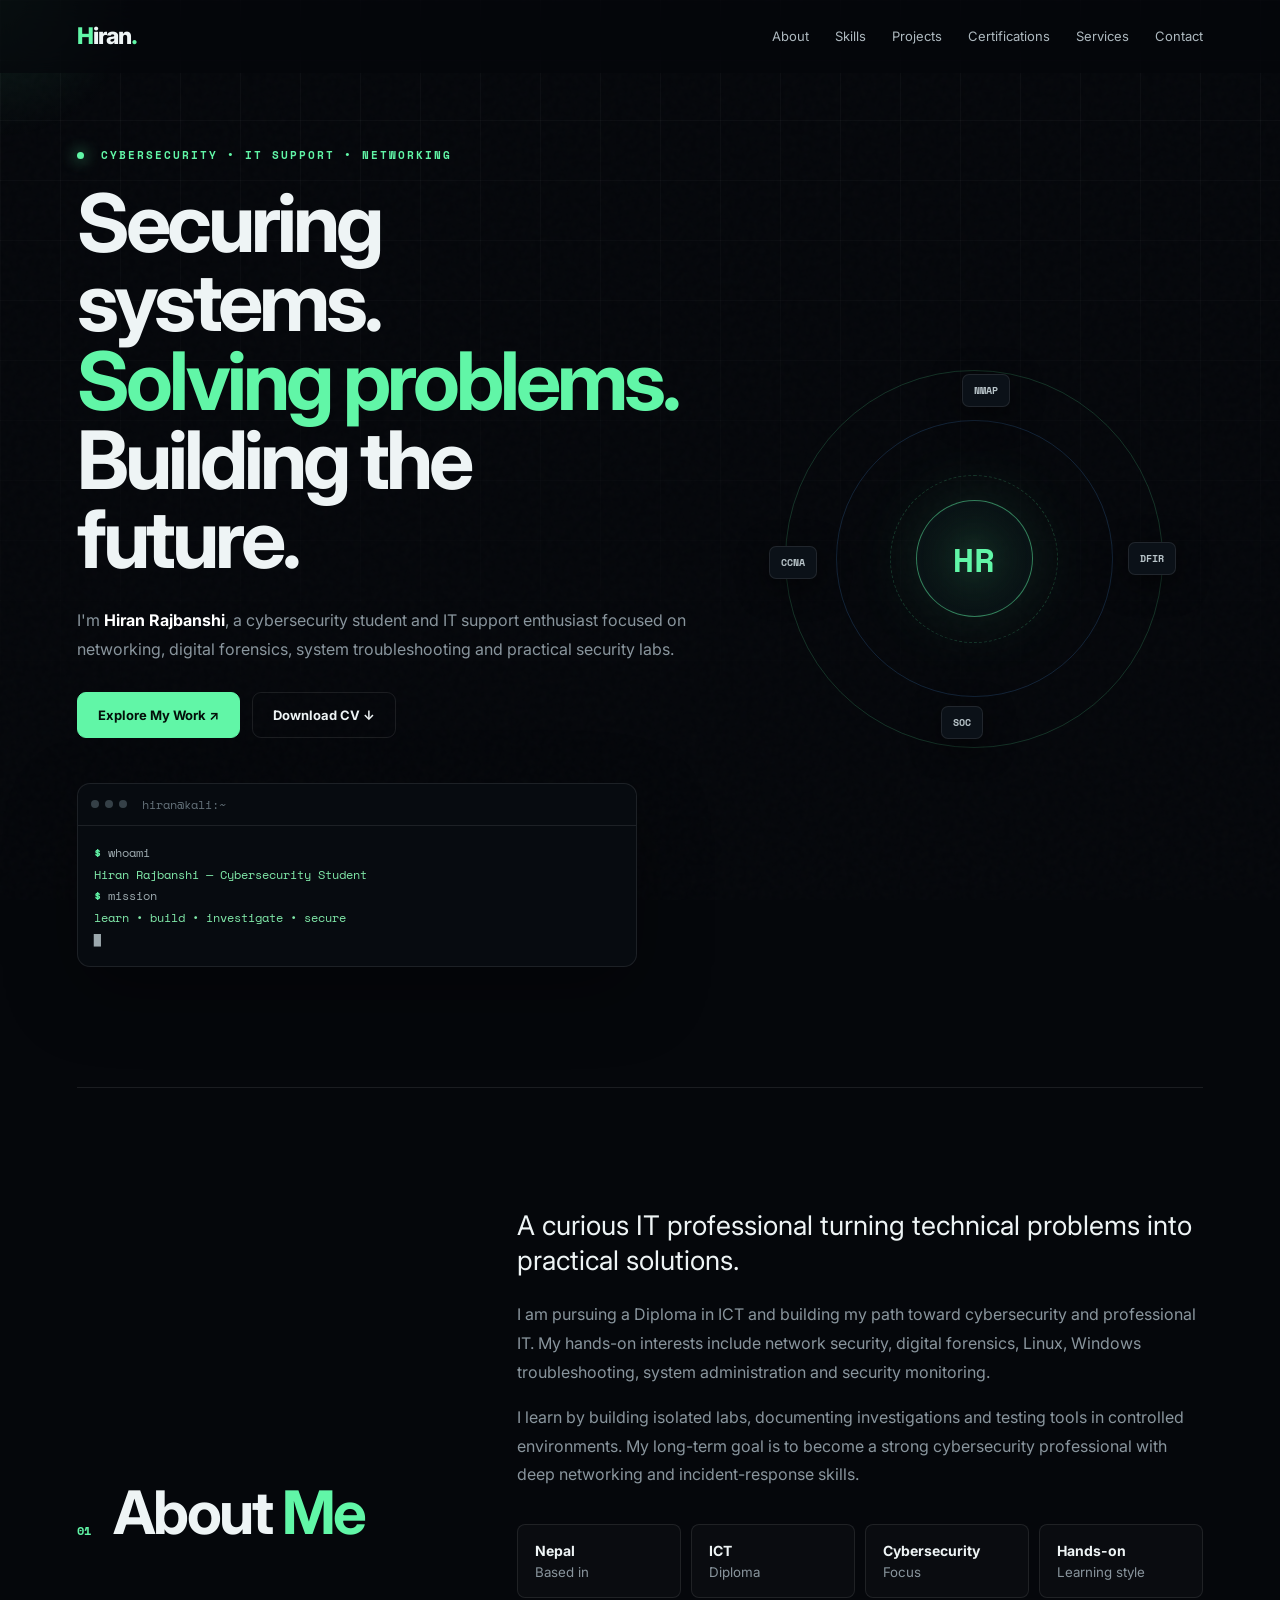
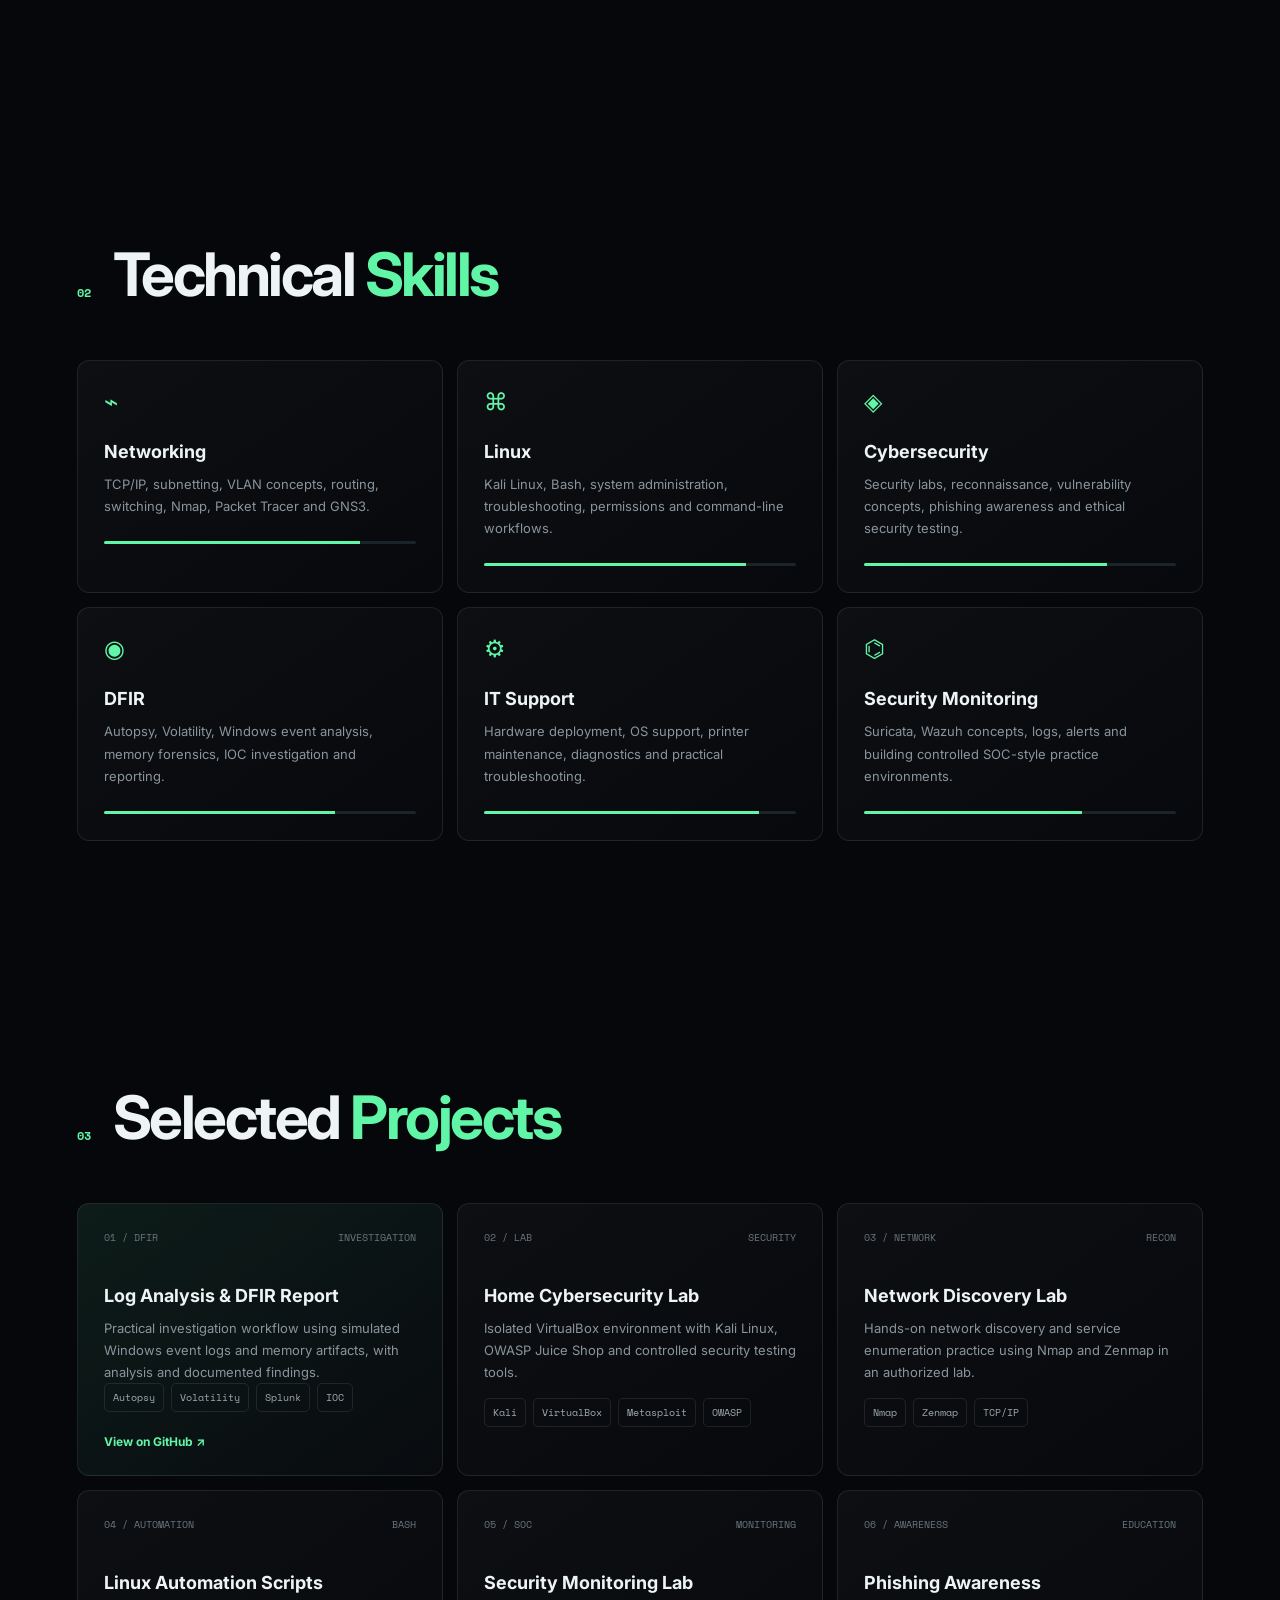
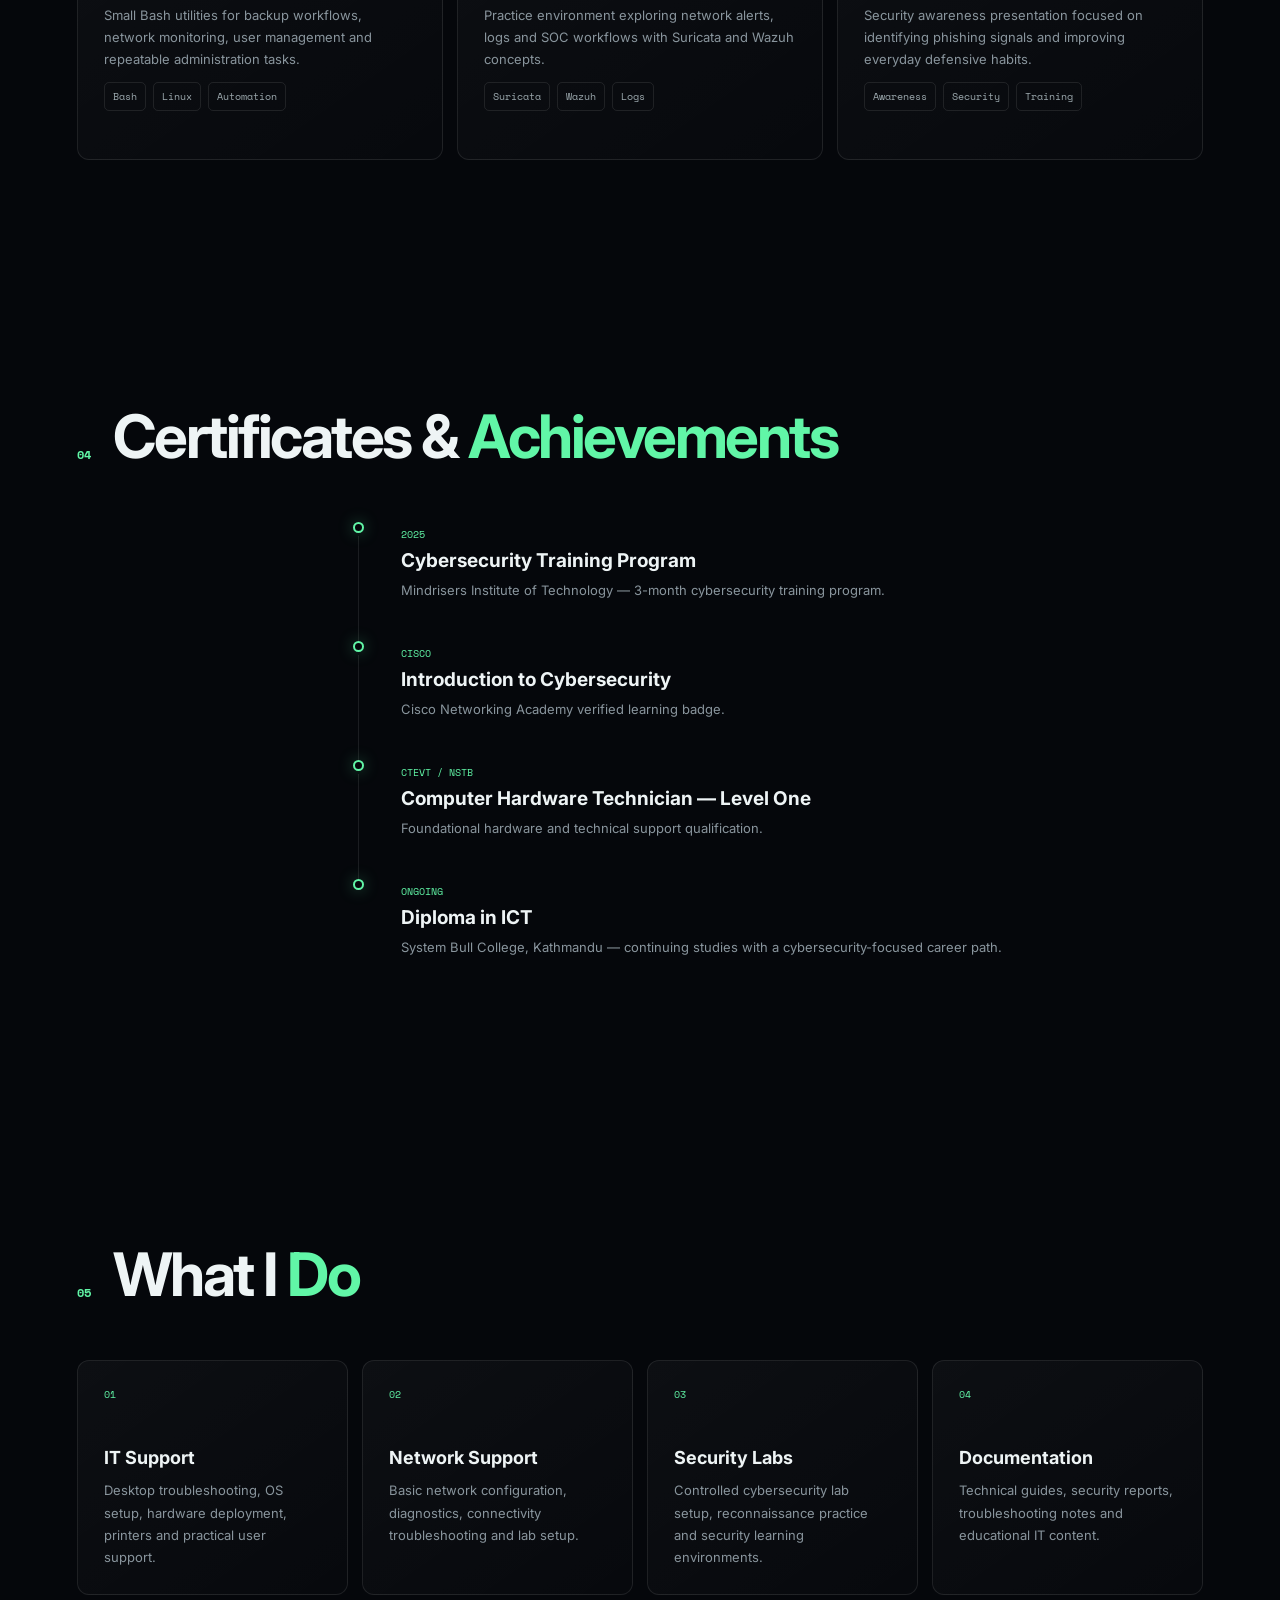
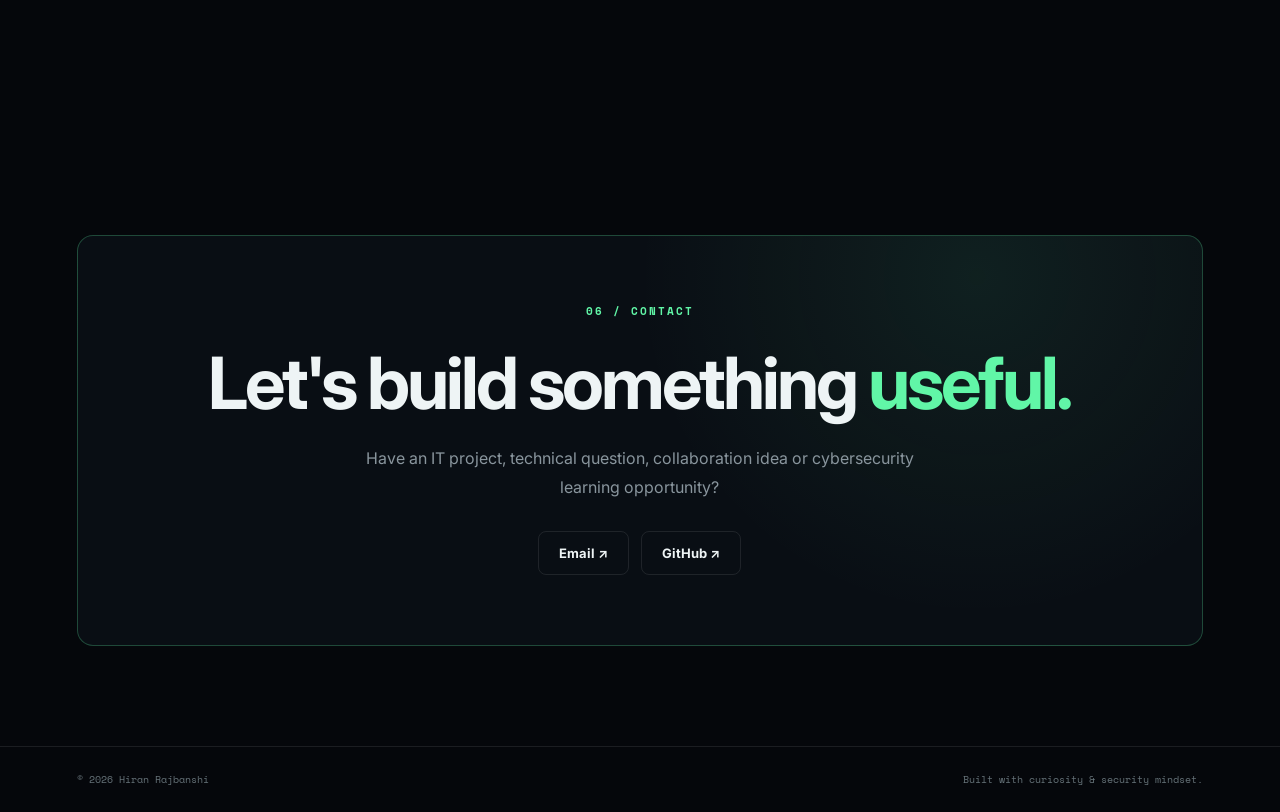
==== index.html @ 52eff8eb "Add files via upload" ====
<!DOCTYPE html>
<html lang="en">
<head>
  <meta charset="UTF-8">
  <meta name="viewport" content="width=device-width, initial-scale=1.0">
  <meta name="description" content="Hiran Rajbanshi — Cybersecurity Student, IT Support Enthusiast and Technology Professional from Nepal.">
  <title>Hiran Rajbanshi | Cybersecurity Portfolio</title>
  <link rel="preconnect" href="https://fonts.googleapis.com">
  <link rel="preconnect" href="https://fonts.gstatic.com" crossorigin>
  <link href="https://fonts.googleapis.com/css2?family=Inter:wght@400;500;600;700;800&family=Space+Mono:wght@400;700&display=swap" rel="stylesheet">
  <link rel="stylesheet" href="style.css">
</head>
<body>
  <div class="cursor-glow"></div>
  <div class="grid-bg"></div>
  <div class="noise"></div>

  <header class="nav">
    <a class="logo" href="#home"><span>H</span>iran<span>.</span></a>
    <button class="menu-toggle" aria-label="Open menu">☰</button>
    <nav>
      <a href="#about">About</a>
      <a href="#skills">Skills</a>
      <a href="#projects">Projects</a>
      <a href="#certifications">Certifications</a>
      <a href="#services">Services</a>
      <a href="#contact">Contact</a>
    </nav>
  </header>

  <main>
    <section id="home" class="hero section">
      <div class="hero-copy reveal">
        <p class="eyebrow"><span class="pulse"></span> CYBERSECURITY • IT SUPPORT • NETWORKING</p>
        <h1>Securing systems.<br><span>Solving problems.</span><br>Building the future.</h1>
        <p class="hero-text">
          I'm <strong>Hiran Rajbanshi</strong>, a cybersecurity student and IT support enthusiast
          focused on networking, digital forensics, system troubleshooting and practical security labs.
        </p>
        <div class="hero-actions">
          <a class="btn primary" href="#projects">Explore My Work <span>↗</span></a>
          <a class="btn ghost" href="Hiran_Rajbanshi_IT_Support_Cybersecurity_CV.pdf" download>Download CV ↓</a>
        </div>
        <div class="terminal">
          <div class="terminal-top"><i></i><i></i><i></i><span>hiran@kali:~</span></div>
          <div class="terminal-body">
            <p><b>$</b> whoami</p>
            <p class="green">Hiran Rajbanshi — Cybersecurity Student</p>
            <p><b>$</b> mission</p>
            <p class="green">learn • build • investigate • secure</p>
            <span class="caret">█</span>
          </div>
        </div>
      </div>

      <div class="hero-visual reveal">
        <div class="orbital">
          <div class="orbit orbit-a"></div>
          <div class="orbit orbit-b"></div>
          <div class="orbit orbit-c"></div>
          <div class="core"><span>HR</span></div>
          <div class="node node-1">NMAP</div>
          <div class="node node-2">DFIR</div>
          <div class="node node-3">SOC</div>
          <div class="node node-4">CCNA</div>
        </div>
      </div>
    </section>

    <section id="about" class="section split">
      <div class="section-heading reveal">
        <span class="number">01</span>
        <h2>About <span>Me</span></h2>
      </div>
      <div class="about-copy reveal">
        <p class="lead">A curious IT professional turning technical problems into practical solutions.</p>
        <p>
          I am pursuing a Diploma in ICT and building my path toward cybersecurity and professional IT.
          My hands-on interests include network security, digital forensics, Linux, Windows troubleshooting,
          system administration and security monitoring.
        </p>
        <p>
          I learn by building isolated labs, documenting investigations and testing tools in controlled
          environments. My long-term goal is to become a strong cybersecurity professional with deep
          networking and incident-response skills.
        </p>
        <div class="facts">
          <div><b>Nepal</b><small>Based in</small></div>
          <div><b>ICT</b><small>Diploma</small></div>
          <div><b>Cybersecurity</b><small>Focus</small></div>
          <div><b>Hands-on</b><small>Learning style</small></div>
        </div>
      </div>
    </section>

    <section id="skills" class="section">
      <div class="section-heading reveal">
        <span class="number">02</span>
        <h2>Technical <span>Skills</span></h2>
      </div>
      <div class="skill-grid">
        <article class="skill-card reveal"><span class="icon">⌁</span><h3>Networking</h3><p>TCP/IP, subnetting, VLAN concepts, routing, switching, Nmap, Packet Tracer and GNS3.</p><div class="bar"><i style="--w:82%"></i></div></article>
        <article class="skill-card reveal"><span class="icon">⌘</span><h3>Linux</h3><p>Kali Linux, Bash, system administration, troubleshooting, permissions and command-line workflows.</p><div class="bar"><i style="--w:84%"></i></div></article>
        <article class="skill-card reveal"><span class="icon">◈</span><h3>Cybersecurity</h3><p>Security labs, reconnaissance, vulnerability concepts, phishing awareness and ethical security testing.</p><div class="bar"><i style="--w:78%"></i></div></article>
        <article class="skill-card reveal"><span class="icon">◉</span><h3>DFIR</h3><p>Autopsy, Volatility, Windows event analysis, memory forensics, IOC investigation and reporting.</p><div class="bar"><i style="--w:74%"></i></div></article>
        <article class="skill-card reveal"><span class="icon">⚙</span><h3>IT Support</h3><p>Hardware deployment, OS support, printer maintenance, diagnostics and practical troubleshooting.</p><div class="bar"><i style="--w:88%"></i></div></article>
        <article class="skill-card reveal"><span class="icon">⌬</span><h3>Security Monitoring</h3><p>Suricata, Wazuh concepts, logs, alerts and building controlled SOC-style practice environments.</p><div class="bar"><i style="--w:70%"></i></div></article>
      </div>
    </section>

    <section id="projects" class="section">
      <div class="section-heading reveal">
        <span class="number">03</span>
        <h2>Selected <span>Projects</span></h2>
      </div>
      <div class="project-grid">
        <article class="project-card featured reveal">
          <div class="project-meta"><span>01 / DFIR</span><span>INVESTIGATION</span></div>
          <h3>Log Analysis &amp; DFIR Report</h3>
          <p>Practical investigation workflow using simulated Windows event logs and memory artifacts, with analysis and documented findings.</p>
          <div class="tags"><span>Autopsy</span><span>Volatility</span><span>Splunk</span><span>IOC</span></div>
          <a href="https://github.com/hiranrajcomnp-ux" target="_blank" rel="noopener">View on GitHub ↗</a>
        </article>
        <article class="project-card reveal">
          <div class="project-meta"><span>02 / LAB</span><span>SECURITY</span></div>
          <h3>Home Cybersecurity Lab</h3>
          <p>Isolated VirtualBox environment with Kali Linux, OWASP Juice Shop and controlled security testing tools.</p>
          <div class="tags"><span>Kali</span><span>VirtualBox</span><span>Metasploit</span><span>OWASP</span></div>
        </article>
        <article class="project-card reveal">
          <div class="project-meta"><span>03 / NETWORK</span><span>RECON</span></div>
          <h3>Network Discovery Lab</h3>
          <p>Hands-on network discovery and service enumeration practice using Nmap and Zenmap in an authorized lab.</p>
          <div class="tags"><span>Nmap</span><span>Zenmap</span><span>TCP/IP</span></div>
        </article>
        <article class="project-card reveal">
          <div class="project-meta"><span>04 / AUTOMATION</span><span>BASH</span></div>
          <h3>Linux Automation Scripts</h3>
          <p>Small Bash utilities for backup workflows, network monitoring, user management and repeatable administration tasks.</p>
          <div class="tags"><span>Bash</span><span>Linux</span><span>Automation</span></div>
        </article>
        <article class="project-card reveal">
          <div class="project-meta"><span>05 / SOC</span><span>MONITORING</span></div>
          <h3>Security Monitoring Lab</h3>
          <p>Practice environment exploring network alerts, logs and SOC workflows with Suricata and Wazuh concepts.</p>
          <div class="tags"><span>Suricata</span><span>Wazuh</span><span>Logs</span></div>
        </article>
        <article class="project-card reveal">
          <div class="project-meta"><span>06 / AWARENESS</span><span>EDUCATION</span></div>
          <h3>Phishing Awareness</h3>
          <p>Security awareness presentation focused on identifying phishing signals and improving everyday defensive habits.</p>
          <div class="tags"><span>Awareness</span><span>Security</span><span>Training</span></div>
        </article>
      </div>
    </section>

    <section id="certifications" class="section">
      <div class="section-heading reveal">
        <span class="number">04</span>
        <h2>Certificates &amp; <span>Achievements</span></h2>
      </div>
      <div class="timeline">
        <div class="timeline-item reveal"><span class="dot"></span><div><small>2025</small><h3>Cybersecurity Training Program</h3><p>Mindrisers Institute of Technology — 3-month cybersecurity training program.</p></div></div>
        <div class="timeline-item reveal"><span class="dot"></span><div><small>CISCO</small><h3>Introduction to Cybersecurity</h3><p>Cisco Networking Academy verified learning badge.</p></div></div>
        <div class="timeline-item reveal"><span class="dot"></span><div><small>CTEVT / NSTB</small><h3>Computer Hardware Technician — Level One</h3><p>Foundational hardware and technical support qualification.</p></div></div>
        <div class="timeline-item reveal"><span class="dot"></span><div><small>ONGOING</small><h3>Diploma in ICT</h3><p>System Bull College, Kathmandu — continuing studies with a cybersecurity-focused career path.</p></div></div>
      </div>
    </section>

    <section id="services" class="section">
      <div class="section-heading reveal">
        <span class="number">05</span>
        <h2>What I <span>Do</span></h2>
      </div>
      <div class="service-grid">
        <div class="service reveal"><span>01</span><h3>IT Support</h3><p>Desktop troubleshooting, OS setup, hardware deployment, printers and practical user support.</p></div>
        <div class="service reveal"><span>02</span><h3>Network Support</h3><p>Basic network configuration, diagnostics, connectivity troubleshooting and lab setup.</p></div>
        <div class="service reveal"><span>03</span><h3>Security Labs</h3><p>Controlled cybersecurity lab setup, reconnaissance practice and security learning environments.</p></div>
        <div class="service reveal"><span>04</span><h3>Documentation</h3><p>Technical guides, security reports, troubleshooting notes and educational IT content.</p></div>
      </div>
    </section>

    <section id="contact" class="section contact">
      <div class="contact-card reveal">
        <p class="eyebrow">06 / CONTACT</p>
        <h2>Let's build something <span>useful.</span></h2>
        <p>Have an IT project, technical question, collaboration idea or cybersecurity learning opportunity?</p>
        <div class="contact-links">
          <a href="mailto:hiran.raj.com.np@gmail.com">Email ↗</a>
          <a href="https://github.com/hiranrajcomnp-ux" target="_blank" rel="noopener">GitHub ↗</a>
        </div>
      </div>
    </section>
  </main>

  <footer>
    <span>© <span id="year"></span> Hiran Rajbanshi</span>
    <span>Built with curiosity &amp; security mindset.</span>
  </footer>

  <script src="script.js"></script>
</body>
</html>
---- style.css ----
*{box-sizing:border-box;margin:0;padding:0}
:root{--bg:#05070b;--panel:#0b1018;--text:#eef4f5;--muted:#89959d;--line:rgba(255,255,255,.09);--accent:#61f6a7;--accent2:#53a8ff}
html{scroll-behavior:smooth}
body{background:var(--bg);color:var(--text);font-family:Inter,Arial,sans-serif;overflow-x:hidden}
a{color:inherit;text-decoration:none}.grid-bg{position:fixed;inset:0;z-index:-3;background-image:linear-gradient(rgba(255,255,255,.035) 1px,transparent 1px),linear-gradient(90deg,rgba(255,255,255,.035) 1px,transparent 1px);background-size:60px 60px;mask-image:linear-gradient(to bottom,#000,transparent 90%)}.noise{position:fixed;inset:0;z-index:-2;opacity:.025;pointer-events:none;background-image:url("data:image/svg+xml,%3Csvg viewBox='0 0 180 180' xmlns='http://www.w3.org/2000/svg'%3E%3Cfilter id='n'%3E%3CfeTurbulence type='fractalNoise' baseFrequency='.8' numOctaves='3' stitchTiles='stitch'/%3E%3C/filter%3E%3Crect width='100%25' height='100%25' filter='url(%23n)' opacity='.8'/%3E%3C/svg%3E")}.cursor-glow{position:fixed;width:300px;height:300px;border-radius:50%;background:radial-gradient(circle,rgba(97,246,167,.11),transparent 65%);transform:translate(-50%,-50%);pointer-events:none;z-index:-1}
.nav{position:fixed;top:0;left:0;right:0;z-index:50;display:flex;align-items:center;justify-content:space-between;padding:22px 6%;background:rgba(5,7,11,.68);backdrop-filter:blur(16px);border-bottom:1px solid transparent;transition:.3s}.nav.scrolled{border-color:var(--line);padding-block:15px}.logo{font-size:23px;font-weight:800;letter-spacing:-1px}.logo span{color:var(--accent)}.nav nav{display:flex;gap:26px}.nav nav a{font-size:13px;color:#aeb9bf;transition:.25s}.nav nav a:hover{color:var(--accent)}.menu-toggle{display:none;background:none;border:0;color:white;font-size:24px}
.section{width:min(1180px,88%);margin:auto;padding:120px 0}.hero{min-height:100vh;display:grid;grid-template-columns:1.15fr .85fr;align-items:center;gap:50px;padding-top:150px}.eyebrow{font:700 11px/1 Space Mono,monospace;letter-spacing:2px;color:var(--accent);margin-bottom:22px}.pulse{display:inline-block;width:7px;height:7px;border-radius:50%;background:var(--accent);box-shadow:0 0 15px var(--accent);margin-right:8px;animation:blink 1.2s infinite}.hero h1{font-size:clamp(45px,6.3vw,86px);line-height:.98;letter-spacing:-4px;max-width:850px}.hero h1 span,h2 span{color:var(--accent)}.hero-text{max-width:650px;color:var(--muted);font-size:16px;line-height:1.8;margin:28px 0}.hero-text strong{color:white}.hero-actions{display:flex;gap:12px;flex-wrap:wrap}.btn{padding:14px 20px;border:1px solid var(--line);border-radius:9px;font-weight:700;font-size:13px;transition:.25s}.btn.primary{background:var(--accent);color:#03100a;border-color:var(--accent)}.btn.primary:hover{transform:translateY(-3px);box-shadow:0 12px 35px rgba(97,246,167,.2)}.btn.ghost:hover{border-color:var(--accent);color:var(--accent)}.terminal{margin-top:45px;border:1px solid var(--line);border-radius:13px;background:#070b10;box-shadow:0 25px 70px rgba(0,0,0,.35);overflow:hidden;font:12px/1.8 Space Mono,monospace;max-width:560px}.terminal-top{display:flex;align-items:center;gap:6px;padding:10px 13px;border-bottom:1px solid var(--line);color:#637078}.terminal-top i{width:8px;height:8px;border-radius:50%;background:#354047}.terminal-top span{margin-left:9px}.terminal-body{padding:16px;color:#9ca9ae}.terminal-body b{color:var(--accent)}.green{color:#80e9a9}.caret{animation:blink .9s infinite}
.hero-visual{display:grid;place-items:center;min-height:500px}.orbital{position:relative;width:420px;height:420px}.orbit{position:absolute;border:1px solid rgba(97,246,167,.18);border-radius:50%;inset:5%;animation:spin 18s linear infinite}.orbit-b{inset:17%;border-color:rgba(83,168,255,.18);animation-duration:12s;animation-direction:reverse}.orbit-c{inset:30%;border-style:dashed;animation-duration:8s}.core{position:absolute;inset:36%;border:1px solid rgba(97,246,167,.5);border-radius:50%;display:grid;place-items:center;background:radial-gradient(circle,rgba(97,246,167,.16),rgba(7,12,17,.9) 65%);box-shadow:0 0 70px rgba(97,246,167,.12),inset 0 0 40px rgba(97,246,167,.08);animation:pulseCore 2.8s infinite}.core span{font:700 34px Space Mono;color:var(--accent)}.node{position:absolute;padding:8px 11px;border:1px solid var(--line);background:#0b1118;box-shadow:0 8px 30px #0008;border-radius:7px;font:700 10px Space Mono;color:#b8c4c9;animation:float 3s ease-in-out infinite}.node-1{top:6%;left:47%}.node-2{right:2%;top:46%;animation-delay:.7s}.node-3{bottom:7%;left:42%;animation-delay:1.3s}.node-4{left:1%;top:47%;animation-delay:1.9s}
.section-heading{display:flex;align-items:flex-end;gap:22px;margin-bottom:50px}.number{font:700 12px Space Mono;color:var(--accent);padding-bottom:9px}.section-heading h2{font-size:clamp(35px,5vw,60px);letter-spacing:-2.5px}
.split{display:grid;grid-template-columns:.7fr 1.3fr;gap:70px;border-top:1px solid var(--line)}.about-copy{max-width:750px}.lead{font-size:27px;line-height:1.3;margin-bottom:22px}.about-copy p:not(.lead){color:var(--muted);line-height:1.8;margin-bottom:16px}.facts{display:grid;grid-template-columns:repeat(4,1fr);gap:10px;margin-top:35px}.facts div{border:1px solid var(--line);background:rgba(255,255,255,.025);padding:17px;border-radius:8px}.facts b{display:block;font-size:14px}.facts small{color:var(--muted);display:block;margin-top:5px}
.skill-grid,.project-grid,.service-grid{display:grid;grid-template-columns:repeat(3,1fr);gap:14px}.skill-card,.project-card,.service{border:1px solid var(--line);background:linear-gradient(145deg,rgba(255,255,255,.035),rgba(255,255,255,.012));padding:26px;border-radius:12px;transition:.3s}.skill-card:hover,.project-card:hover,.service:hover{transform:translateY(-6px);border-color:rgba(97,246,167,.35);box-shadow:0 20px 50px rgba(0,0,0,.25)}.icon{font-size:24px;color:var(--accent);display:block;margin-bottom:25px}.skill-card h3,.project-card h3,.service h3{font-size:18px;margin-bottom:11px}.skill-card p,.project-card p,.service p{font-size:13px;line-height:1.7;color:var(--muted)}.bar{height:3px;background:#1b2429;margin-top:24px;border-radius:5px;overflow:hidden}.bar i{display:block;width:var(--w);height:100%;background:var(--accent);transform-origin:left;animation:grow 1.3s ease both}
.project-card{min-height:270px;display:flex;flex-direction:column}.project-card.featured{background:linear-gradient(145deg,rgba(97,246,167,.09),rgba(255,255,255,.02))}.project-meta{display:flex;justify-content:space-between;font:10px Space Mono;color:#68767d;margin-bottom:40px}.tags{display:flex;gap:7px;flex-wrap:wrap;margin-top:auto;margin-bottom:22px}.tags span{font:10px Space Mono;color:#9eabb0;border:1px solid var(--line);padding:6px 8px;border-radius:5px}.project-card>a{font-size:12px;color:var(--accent);font-weight:700}
.timeline{max-width:850px;margin-left:auto}.timeline-item{position:relative;display:grid;grid-template-columns:28px 1fr;gap:20px;padding-bottom:40px}.timeline-item:before{content:"";position:absolute;left:5px;top:14px;width:1px;height:calc(100% - 5px);background:var(--line)}.timeline-item:last-child:before{display:none}.dot{width:11px;height:11px;border:2px solid var(--accent);border-radius:50%;background:var(--bg);position:relative;z-index:2;box-shadow:0 0 15px rgba(97,246,167,.35)}.timeline-item small{font:10px Space Mono;color:var(--accent)}.timeline-item h3{margin:7px 0;font-size:19px}.timeline-item p{color:var(--muted);font-size:13px;line-height:1.7}
.service-grid{grid-template-columns:repeat(4,1fr)}.service span{font:10px Space Mono;color:var(--accent);display:block;margin-bottom:45px}.contact{padding-bottom:100px}.contact-card{border:1px solid rgba(97,246,167,.25);background:radial-gradient(circle at 80% 10%,rgba(97,246,167,.08),transparent 35%),#090e14;border-radius:16px;padding:70px;text-align:center}.contact-card h2{font-size:clamp(38px,6vw,72px);letter-spacing:-3px;margin-bottom:18px}.contact-card>p:not(.eyebrow){color:var(--muted);max-width:580px;margin:auto;line-height:1.8}.contact-links{display:flex;justify-content:center;gap:12px;margin-top:30px}.contact-links a{padding:13px 20px;border:1px solid var(--line);border-radius:8px;font-size:13px;font-weight:700}.contact-links a:hover{border-color:var(--accent);color:var(--accent)}
footer{border-top:1px solid var(--line);padding:25px 6%;display:flex;justify-content:space-between;color:#67747a;font:10px Space Mono}
.reveal{opacity:0;transform:translateY(25px);transition:opacity .8s ease,transform .8s ease}.reveal.show{opacity:1;transform:none}
@keyframes spin{to{transform:rotate(360deg)}}@keyframes float{50%{transform:translateY(-10px)}}@keyframes pulseCore{50%{transform:scale(1.04)}}@keyframes blink{50%{opacity:.25}}@keyframes grow{from{transform:scaleX(0)}} 
@media(max-width:850px){.nav{padding:18px 6%}.nav nav{display:none;position:absolute;top:67px;left:0;right:0;background:rgba(5,7,11,.97);padding:20px 6%;flex-direction:column;border-bottom:1px solid var(--line)}.nav nav.open{display:flex}.menu-toggle{display:block}.hero,.split{grid-template-columns:1fr}.hero{padding-top:125px}.hero-visual{min-height:370px}.orbital{transform:scale(.78)}.skill-grid,.project-grid{grid-template-columns:1fr 1fr}.service-grid{grid-template-columns:1fr 1fr}.facts{grid-template-columns:1fr 1fr}.split{gap:25px}.contact-card{padding:45px 22px}}
@media(max-width:540px){.section{padding:85px 0}.hero h1{letter-spacing:-2.5px}.terminal{font-size:10px}.hero-visual{min-height:300px}.orbital{transform:scale(.62)}.skill-grid,.project-grid,.service-grid{grid-template-columns:1fr}.facts{grid-template-columns:1fr 1fr}.contact-links{flex-direction:column}footer{flex-direction:column;gap:10px;text-align:center}}
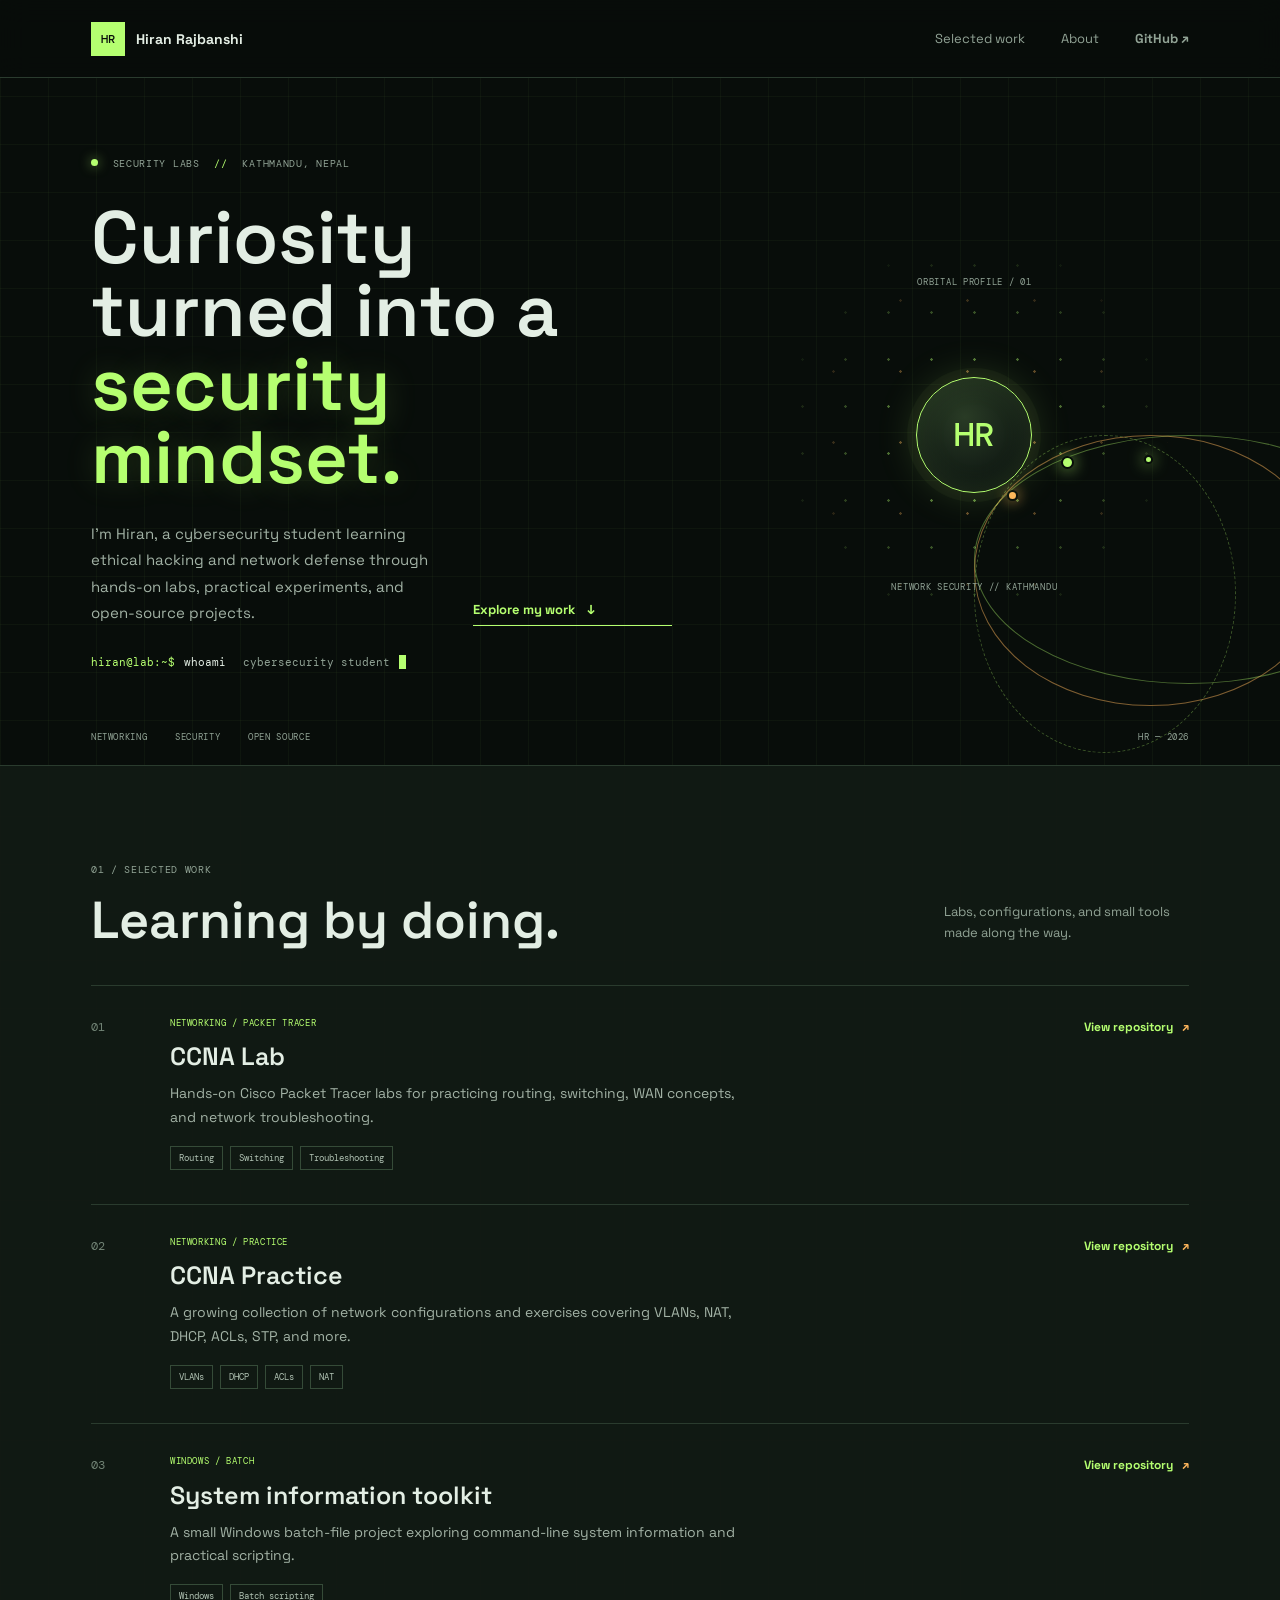
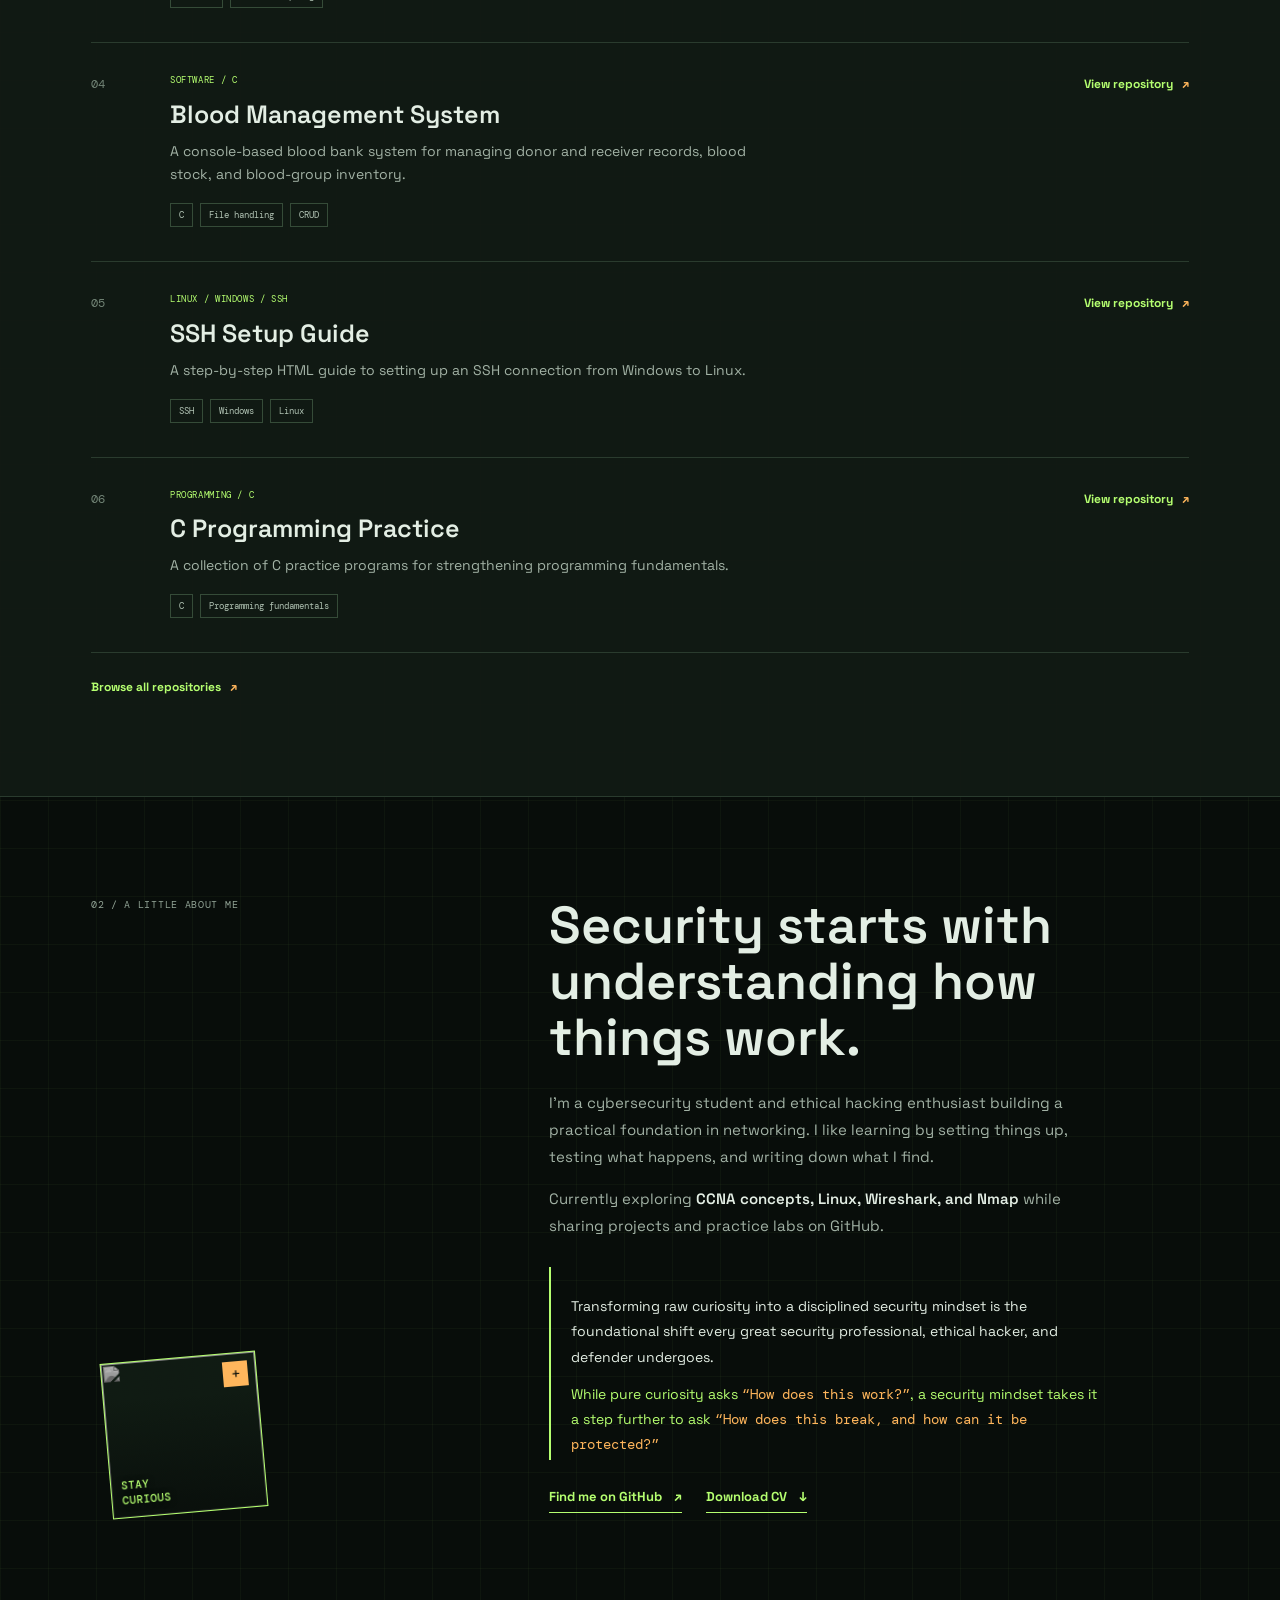
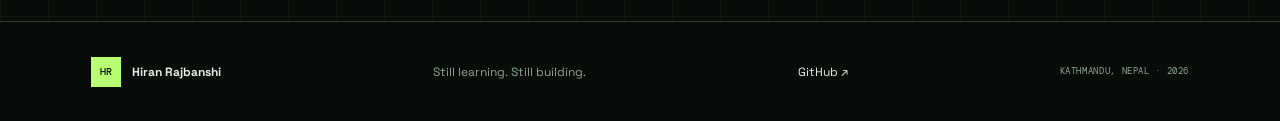
==== commit b252e0bf: "Add cybersecurity portfolio site" ====
--- a/index.html
+++ b/index.html
@@ -1,203 +1,160 @@
-<!DOCTYPE html>
+<!doctype html>
 <html lang="en">
-<head>
-  <meta charset="UTF-8">
-  <meta name="viewport" content="width=device-width, initial-scale=1.0">
-  <meta name="description" content="Hiran Rajbanshi — Cybersecurity Student, IT Support Enthusiast and Technology Professional from Nepal.">
-  <title>Hiran Rajbanshi | Cybersecurity Portfolio</title>
-  <link rel="preconnect" href="https://fonts.googleapis.com">
-  <link rel="preconnect" href="https://fonts.gstatic.com" crossorigin>
-  <link href="https://fonts.googleapis.com/css2?family=Inter:wght@400;500;600;700;800&family=Space+Mono:wght@400;700&display=swap" rel="stylesheet">
-  <link rel="stylesheet" href="style.css">
-</head>
-<body>
-  <div class="cursor-glow"></div>
-  <div class="grid-bg"></div>
-  <div class="noise"></div>
+  <head>
+    <meta charset="utf-8">
+    <meta name="viewport" content="width=device-width, initial-scale=1">
+    <meta name="theme-color" content="#080d0a">
+    <meta name="description" content="Hiran Rajbanshi is a cybersecurity student exploring ethical hacking, secure networks, and open-source projects in Kathmandu, Nepal.">
+    <title>Hiran Rajbanshi | Cybersecurity &amp; Networks</title>
+    <link rel="preconnect" href="https://fonts.googleapis.com">
+    <link rel="preconnect" href="https://fonts.gstatic.com" crossorigin>
+    <link href="https://fonts.googleapis.com/css2?family=DM+Mono:wght@400;500&amp;family=Space+Grotesk:wght@400;500;600;700&amp;display=swap" rel="stylesheet">
+    <link rel="stylesheet" href="styles.css">
+  </head>
+  <body>
+    <div class="cursor-glow" aria-hidden="true"></div>
+    <header class="site-header">
+      <a class="wordmark" href="#top" aria-label="Hiran Rajbanshi, home"><span>HR</span><span class="wordmark-name">Hiran Rajbanshi</span></a>
+      <nav aria-label="Main navigation">
+        <a href="#work">Selected work</a>
+        <a href="#about">About</a>
+        <a class="nav-contact" href="https://github.com/hiranrajcomnp-ux" target="_blank" rel="noreferrer">GitHub <span aria-hidden="true">&nearr;</span></a>
+      </nav>
+    </header>
 
-  <header class="nav">
-    <a class="logo" href="#home"><span>H</span>iran<span>.</span></a>
-    <button class="menu-toggle" aria-label="Open menu">☰</button>
-    <nav>
-      <a href="#about">About</a>
-      <a href="#skills">Skills</a>
-      <a href="#projects">Projects</a>
-      <a href="#certifications">Certifications</a>
-      <a href="#services">Services</a>
-      <a href="#contact">Contact</a>
-    </nav>
-  </header>
+    <main id="top">
+      <section class="hero" aria-labelledby="hero-title">
+        <div class="hero-copy">
+          <p class="eyebrow"><span class="status-dot"></span> SECURITY LABS <span class="eyebrow-divider">//</span> KATHMANDU, NEPAL</p>
+          <h1 id="hero-title">Curiosity<br>turned into a<br><span>security mindset.</span></h1>
+          <div class="hero-bottom">
+            <p class="hero-intro">I'm Hiran, a cybersecurity student learning ethical hacking and network defense through hands-on labs, practical experiments, and open-source projects.</p>
+            <a class="text-link" href="#work">Explore my work <span aria-hidden="true">&darr;</span></a>
+          </div>
+          <p class="terminal-line"><span class="terminal-prompt">hiran@lab:~$</span> whoami <span class="terminal-output">cybersecurity student</span><span class="terminal-caret" aria-hidden="true"></span></p>
+        </div>
+        <div class="hero-universe" role="img" aria-label="HR monogram surrounded by animated orbital rings">
+          <div class="universe-stars" aria-hidden="true"></div>
+          <div class="galaxy-orbit galaxy-orbit-outer" aria-hidden="true"></div>
+          <div class="galaxy-orbit galaxy-orbit-middle" aria-hidden="true"></div>
+          <div class="galaxy-orbit galaxy-orbit-inner" aria-hidden="true"></div>
+          <div class="galaxy-core" aria-hidden="true"><span>HR</span></div>
+          <span class="universe-label universe-label-top" aria-hidden="true">ORBITAL PROFILE / 01</span>
+          <span class="universe-label universe-label-bottom" aria-hidden="true">NETWORK SECURITY // KATHMANDU</span>
+        </div>
+        <div class="hero-footnote"><span>NETWORKING</span><span>SECURITY</span><span>OPEN SOURCE</span><span class="footnote-mark">HR &mdash; 2026</span></div>
+      </section>
 
-  <main>
-    <section id="home" class="hero section">
-      <div class="hero-copy reveal">
-        <p class="eyebrow"><span class="pulse"></span> CYBERSECURITY • IT SUPPORT • NETWORKING</p>
-        <h1>Securing systems.<br><span>Solving problems.</span><br>Building the future.</h1>
-        <p class="hero-text">
-          I'm <strong>Hiran Rajbanshi</strong>, a cybersecurity student and IT support enthusiast
-          focused on networking, digital forensics, system troubleshooting and practical security labs.
-        </p>
-        <div class="hero-actions">
-          <a class="btn primary" href="#projects">Explore My Work <span>↗</span></a>
-          <a class="btn ghost" href="Hiran_Rajbanshi_IT_Support_Cybersecurity_CV.pdf" download>Download CV ↓</a>
+      <section class="work-section" id="work" aria-labelledby="work-title">
+        <div class="section-heading">
+          <div>
+            <p class="eyebrow">01 / SELECTED WORK</p>
+            <h2 id="work-title">Learning by doing.</h2>
+          </div>
+          <p class="section-aside">Labs, configurations, and small tools made along the way.</p>
         </div>
-        <div class="terminal">
-          <div class="terminal-top"><i></i><i></i><i></i><span>hiran@kali:~</span></div>
-          <div class="terminal-body">
-            <p><b>$</b> whoami</p>
-            <p class="green">Hiran Rajbanshi — Cybersecurity Student</p>
-            <p><b>$</b> mission</p>
-            <p class="green">learn • build • investigate • secure</p>
-            <span class="caret">█</span>
+
+        <div class="project-list">
+          <article class="project-row">
+            <span class="project-number">01</span>
+            <div class="project-main">
+              <p class="project-type">NETWORKING / PACKET TRACER</p>
+              <h3>CCNA Lab</h3>
+              <p class="project-description">Hands-on Cisco Packet Tracer labs for practicing routing, switching, WAN concepts, and network troubleshooting.</p>
+              <ul class="tag-list" aria-label="Topics"><li>Routing</li><li>Switching</li><li>Troubleshooting</li></ul>
+            </div>
+            <a class="project-link" href="https://github.com/hiranrajcomnp-ux/CCNA-LAB" target="_blank" rel="noreferrer" aria-label="View CCNA Lab repository on GitHub">View repository <span aria-hidden="true">&nearr;</span></a>
+          </article>
+
+          <article class="project-row">
+            <span class="project-number">02</span>
+            <div class="project-main">
+              <p class="project-type">NETWORKING / PRACTICE</p>
+              <h3>CCNA Practice</h3>
+              <p class="project-description">A growing collection of network configurations and exercises covering VLANs, NAT, DHCP, ACLs, STP, and more.</p>
+              <ul class="tag-list" aria-label="Topics"><li>VLANs</li><li>DHCP</li><li>ACLs</li><li>NAT</li></ul>
+            </div>
+            <a class="project-link" href="https://github.com/hiranrajcomnp-ux/Repracrtice-of-CCNA" target="_blank" rel="noreferrer" aria-label="View CCNA Practice repository on GitHub">View repository <span aria-hidden="true">&nearr;</span></a>
+          </article>
+
+          <article class="project-row">
+            <span class="project-number">03</span>
+            <div class="project-main">
+              <p class="project-type">WINDOWS / BATCH</p>
+              <h3>System information toolkit</h3>
+              <p class="project-description">A small Windows batch-file project exploring command-line system information and practical scripting.</p>
+              <ul class="tag-list" aria-label="Topics"><li>Windows</li><li>Batch scripting</li></ul>
+            </div>
+            <a class="project-link" href="https://github.com/hiranrajcomnp-ux/bat-file" target="_blank" rel="noreferrer" aria-label="View system information toolkit repository on GitHub">View repository <span aria-hidden="true">&nearr;</span></a>
+          </article>
+
+          <article class="project-row">
+            <span class="project-number">04</span>
+            <div class="project-main">
+              <p class="project-type">SOFTWARE / C</p>
+              <h3>Blood Management System</h3>
+              <p class="project-description">A console-based blood bank system for managing donor and receiver records, blood stock, and blood-group inventory.</p>
+              <ul class="tag-list" aria-label="Topics"><li>C</li><li>File handling</li><li>CRUD</li></ul>
+            </div>
+            <a class="project-link" href="https://github.com/hiranrajcomnp-ux/Bloodmanagement" target="_blank" rel="noreferrer" aria-label="View Blood Management System repository on GitHub">View repository <span aria-hidden="true">&nearr;</span></a>
+          </article>
+
+          <article class="project-row">
+            <span class="project-number">05</span>
+            <div class="project-main">
+              <p class="project-type">LINUX / WINDOWS / SSH</p>
+              <h3>SSH Setup Guide</h3>
+              <p class="project-description">A step-by-step HTML guide to setting up an SSH connection from Windows to Linux.</p>
+              <ul class="tag-list" aria-label="Topics"><li>SSH</li><li>Windows</li><li>Linux</li></ul>
+            </div>
+            <a class="project-link" href="https://github.com/hiranrajcomnp-ux/SSH" target="_blank" rel="noreferrer" aria-label="View SSH Setup Guide repository on GitHub">View repository <span aria-hidden="true">&nearr;</span></a>
+          </article>
+
+          <article class="project-row">
+            <span class="project-number">06</span>
+            <div class="project-main">
+              <p class="project-type">PROGRAMMING / C</p>
+              <h3>C Programming Practice</h3>
+              <p class="project-description">A collection of C practice programs for strengthening programming fundamentals.</p>
+              <ul class="tag-list" aria-label="Topics"><li>C</li><li>Programming fundamentals</li></ul>
+            </div>
+            <a class="project-link" href="https://github.com/hiranrajcomnp-ux/C-programing-practice" target="_blank" rel="noreferrer" aria-label="View C Programming Practice repository on GitHub">View repository <span aria-hidden="true">&nearr;</span></a>
+          </article>
+        </div>
+        <a class="all-work-link" href="https://github.com/hiranrajcomnp-ux?tab=repositories" target="_blank" rel="noreferrer">Browse all repositories <span aria-hidden="true">&nearr;</span></a>
+      </section>
+
+      <section class="about-section" id="about" aria-labelledby="about-title">
+        <div class="about-label">
+          <p class="eyebrow">02 / A LITTLE ABOUT ME</p>
+          <div class="about-stamp" aria-hidden="true">
+            <img src="https://avatars.githubusercontent.com/u/246339426?v=4" alt="" loading="lazy">
+            <span class="about-stamp-label">STAY<br>CURIOUS</span>
+            <span class="about-stamp-plus">+</span>
           </div>
         </div>
-      </div>
+        <div class="about-copy">
+          <h2 id="about-title">Security starts with understanding how things work.</h2>
+          <p>I'm a cybersecurity student and ethical hacking enthusiast building a practical foundation in networking. I like learning by setting things up, testing what happens, and writing down what I find.</p>
+          <p>Currently exploring <strong>CCNA concepts, Linux, Wireshark, and Nmap</strong> while sharing projects and practice labs on GitHub.</p>
+          <blockquote class="security-thought">
+            <p>Transforming raw curiosity into a disciplined security mindset is the foundational shift every great security professional, ethical hacker, and defender undergoes.</p>
+            <p>While pure curiosity asks <q>How does this work?</q>, a security mindset takes it a step further to ask <q>How does this break, and how can it be protected?</q></p>
+          </blockquote>
+          <div class="about-actions">
+            <a class="text-link" href="https://github.com/hiranrajcomnp-ux" target="_blank" rel="noreferrer">Find me on GitHub <span aria-hidden="true">&nearr;</span></a>
+            <a class="text-link" href="Hiran_Rajbanshi_IT_Support_Cybersecurity_CV.pdf" download>Download CV <span aria-hidden="true">&darr;</span></a>
+          </div>
+        </div>
+      </section>
+    </main>
 
-      <div class="hero-visual reveal">
-        <div class="orbital">
-          <div class="orbit orbit-a"></div>
-          <div class="orbit orbit-b"></div>
-          <div class="orbit orbit-c"></div>
-          <div class="core"><span>HR</span></div>
-          <div class="node node-1">NMAP</div>
-          <div class="node node-2">DFIR</div>
-          <div class="node node-3">SOC</div>
-          <div class="node node-4">CCNA</div>
-        </div>
-      </div>
-    </section>
-
-    <section id="about" class="section split">
-      <div class="section-heading reveal">
-        <span class="number">01</span>
-        <h2>About <span>Me</span></h2>
-      </div>
-      <div class="about-copy reveal">
-        <p class="lead">A curious IT professional turning technical problems into practical solutions.</p>
-        <p>
-          I am pursuing a Diploma in ICT and building my path toward cybersecurity and professional IT.
-          My hands-on interests include network security, digital forensics, Linux, Windows troubleshooting,
-          system administration and security monitoring.
-        </p>
-        <p>
-          I learn by building isolated labs, documenting investigations and testing tools in controlled
-          environments. My long-term goal is to become a strong cybersecurity professional with deep
-          networking and incident-response skills.
-        </p>
-        <div class="facts">
-          <div><b>Nepal</b><small>Based in</small></div>
-          <div><b>ICT</b><small>Diploma</small></div>
-          <div><b>Cybersecurity</b><small>Focus</small></div>
-          <div><b>Hands-on</b><small>Learning style</small></div>
-        </div>
-      </div>
-    </section>
-
-    <section id="skills" class="section">
-      <div class="section-heading reveal">
-        <span class="number">02</span>
-        <h2>Technical <span>Skills</span></h2>
-      </div>
-      <div class="skill-grid">
-        <article class="skill-card reveal"><span class="icon">⌁</span><h3>Networking</h3><p>TCP/IP, subnetting, VLAN concepts, routing, switching, Nmap, Packet Tracer and GNS3.</p><div class="bar"><i style="--w:82%"></i></div></article>
-        <article class="skill-card reveal"><span class="icon">⌘</span><h3>Linux</h3><p>Kali Linux, Bash, system administration, troubleshooting, permissions and command-line workflows.</p><div class="bar"><i style="--w:84%"></i></div></article>
-        <article class="skill-card reveal"><span class="icon">◈</span><h3>Cybersecurity</h3><p>Security labs, reconnaissance, vulnerability concepts, phishing awareness and ethical security testing.</p><div class="bar"><i style="--w:78%"></i></div></article>
-        <article class="skill-card reveal"><span class="icon">◉</span><h3>DFIR</h3><p>Autopsy, Volatility, Windows event analysis, memory forensics, IOC investigation and reporting.</p><div class="bar"><i style="--w:74%"></i></div></article>
-        <article class="skill-card reveal"><span class="icon">⚙</span><h3>IT Support</h3><p>Hardware deployment, OS support, printer maintenance, diagnostics and practical troubleshooting.</p><div class="bar"><i style="--w:88%"></i></div></article>
-        <article class="skill-card reveal"><span class="icon">⌬</span><h3>Security Monitoring</h3><p>Suricata, Wazuh concepts, logs, alerts and building controlled SOC-style practice environments.</p><div class="bar"><i style="--w:70%"></i></div></article>
-      </div>
-    </section>
-
-    <section id="projects" class="section">
-      <div class="section-heading reveal">
-        <span class="number">03</span>
-        <h2>Selected <span>Projects</span></h2>
-      </div>
-      <div class="project-grid">
-        <article class="project-card featured reveal">
-          <div class="project-meta"><span>01 / DFIR</span><span>INVESTIGATION</span></div>
-          <h3>Log Analysis &amp; DFIR Report</h3>
-          <p>Practical investigation workflow using simulated Windows event logs and memory artifacts, with analysis and documented findings.</p>
-          <div class="tags"><span>Autopsy</span><span>Volatility</span><span>Splunk</span><span>IOC</span></div>
-          <a href="https://github.com/hiranrajcomnp-ux" target="_blank" rel="noopener">View on GitHub ↗</a>
-        </article>
-        <article class="project-card reveal">
-          <div class="project-meta"><span>02 / LAB</span><span>SECURITY</span></div>
-          <h3>Home Cybersecurity Lab</h3>
-          <p>Isolated VirtualBox environment with Kali Linux, OWASP Juice Shop and controlled security testing tools.</p>
-          <div class="tags"><span>Kali</span><span>VirtualBox</span><span>Metasploit</span><span>OWASP</span></div>
-        </article>
-        <article class="project-card reveal">
-          <div class="project-meta"><span>03 / NETWORK</span><span>RECON</span></div>
-          <h3>Network Discovery Lab</h3>
-          <p>Hands-on network discovery and service enumeration practice using Nmap and Zenmap in an authorized lab.</p>
-          <div class="tags"><span>Nmap</span><span>Zenmap</span><span>TCP/IP</span></div>
-        </article>
-        <article class="project-card reveal">
-          <div class="project-meta"><span>04 / AUTOMATION</span><span>BASH</span></div>
-          <h3>Linux Automation Scripts</h3>
-          <p>Small Bash utilities for backup workflows, network monitoring, user management and repeatable administration tasks.</p>
-          <div class="tags"><span>Bash</span><span>Linux</span><span>Automation</span></div>
-        </article>
-        <article class="project-card reveal">
-          <div class="project-meta"><span>05 / SOC</span><span>MONITORING</span></div>
-          <h3>Security Monitoring Lab</h3>
-          <p>Practice environment exploring network alerts, logs and SOC workflows with Suricata and Wazuh concepts.</p>
-          <div class="tags"><span>Suricata</span><span>Wazuh</span><span>Logs</span></div>
-        </article>
-        <article class="project-card reveal">
-          <div class="project-meta"><span>06 / AWARENESS</span><span>EDUCATION</span></div>
-          <h3>Phishing Awareness</h3>
-          <p>Security awareness presentation focused on identifying phishing signals and improving everyday defensive habits.</p>
-          <div class="tags"><span>Awareness</span><span>Security</span><span>Training</span></div>
-        </article>
-      </div>
-    </section>
-
-    <section id="certifications" class="section">
-      <div class="section-heading reveal">
-        <span class="number">04</span>
-        <h2>Certificates &amp; <span>Achievements</span></h2>
-      </div>
-      <div class="timeline">
-        <div class="timeline-item reveal"><span class="dot"></span><div><small>2025</small><h3>Cybersecurity Training Program</h3><p>Mindrisers Institute of Technology — 3-month cybersecurity training program.</p></div></div>
-        <div class="timeline-item reveal"><span class="dot"></span><div><small>CISCO</small><h3>Introduction to Cybersecurity</h3><p>Cisco Networking Academy verified learning badge.</p></div></div>
-        <div class="timeline-item reveal"><span class="dot"></span><div><small>CTEVT / NSTB</small><h3>Computer Hardware Technician — Level One</h3><p>Foundational hardware and technical support qualification.</p></div></div>
-        <div class="timeline-item reveal"><span class="dot"></span><div><small>ONGOING</small><h3>Diploma in ICT</h3><p>System Bull College, Kathmandu — continuing studies with a cybersecurity-focused career path.</p></div></div>
-      </div>
-    </section>
-
-    <section id="services" class="section">
-      <div class="section-heading reveal">
-        <span class="number">05</span>
-        <h2>What I <span>Do</span></h2>
-      </div>
-      <div class="service-grid">
-        <div class="service reveal"><span>01</span><h3>IT Support</h3><p>Desktop troubleshooting, OS setup, hardware deployment, printers and practical user support.</p></div>
-        <div class="service reveal"><span>02</span><h3>Network Support</h3><p>Basic network configuration, diagnostics, connectivity troubleshooting and lab setup.</p></div>
-        <div class="service reveal"><span>03</span><h3>Security Labs</h3><p>Controlled cybersecurity lab setup, reconnaissance practice and security learning environments.</p></div>
-        <div class="service reveal"><span>04</span><h3>Documentation</h3><p>Technical guides, security reports, troubleshooting notes and educational IT content.</p></div>
-      </div>
-    </section>
-
-    <section id="contact" class="section contact">
-      <div class="contact-card reveal">
-        <p class="eyebrow">06 / CONTACT</p>
-        <h2>Let's build something <span>useful.</span></h2>
-        <p>Have an IT project, technical question, collaboration idea or cybersecurity learning opportunity?</p>
-        <div class="contact-links">
-          <a href="mailto:hiran.raj.com.np@gmail.com">Email ↗</a>
-          <a href="https://github.com/hiranrajcomnp-ux" target="_blank" rel="noopener">GitHub ↗</a>
-        </div>
-      </div>
-    </section>
-  </main>
-
-  <footer>
-    <span>© <span id="year"></span> Hiran Rajbanshi</span>
-    <span>Built with curiosity &amp; security mindset.</span>
-  </footer>
-
-  <script src="script.js"></script>
-</body>
-</html>
+    <footer class="site-footer">
+      <a class="wordmark footer-wordmark" href="#top"><span>HR</span><span class="wordmark-name">Hiran Rajbanshi</span></a>
+      <p>Still learning. Still building.</p>
+      <a href="https://github.com/hiranrajcomnp-ux" target="_blank" rel="noreferrer">GitHub <span aria-hidden="true">&nearr;</span></a>
+      <span class="footer-year">KATHMANDU, NEPAL &middot; 2026</span>
+    </footer>
+    <script src="script.js" defer></script>
+  </body>
+</html>
--- a/styles.css
+++ b/styles.css
@@ -0,0 +1,224 @@
+:root {
+  color-scheme: dark;
+  --paper: #080d0a;
+  --ink: #e3eee4;
+  --muted: #91a395;
+  --line: #2a3b2e;
+  --lime: #b5ff70;
+  --coral: #ffb65c;
+  --surface: #111a14;
+  --surface-raised: #17231a;
+  --mono: "DM Mono", "Courier New", monospace;
+  --sans: "Space Grotesk", "Trebuchet MS", sans-serif;
+}
+
+* { box-sizing: border-box; }
+
+html { scroll-behavior: smooth; }
+
+body {
+  margin: 0;
+  background-color: var(--paper);
+  background-image: linear-gradient(rgba(181, 255, 112, 0.035) 1px, transparent 1px), linear-gradient(90deg, rgba(181, 255, 112, 0.035) 1px, transparent 1px);
+  background-size: 48px 48px;
+  color: var(--ink);
+  font-family: var(--sans);
+  -webkit-font-smoothing: antialiased;
+}
+
+.cursor-glow {
+  position: fixed;
+  z-index: 9;
+  inset: 0;
+  background: radial-gradient(520px circle at var(--cursor-x, -100vw) var(--cursor-y, -100vh), rgba(181, 255, 112, 0.2), transparent 72%);
+  opacity: 0;
+  pointer-events: none;
+  transition: opacity 240ms ease-out;
+}
+.cursor-glow.is-visible { opacity: 1; }
+
+::selection { background: var(--lime); color: var(--paper); }
+a { color: inherit; text-decoration: none; }
+a:focus-visible { outline: 2px solid var(--coral); outline-offset: 5px; }
+
+.site-header {
+  position: sticky;
+  z-index: 10;
+  top: 0;
+  height: 78px;
+  padding: 0 7.1%;
+  display: flex;
+  align-items: center;
+  justify-content: space-between;
+  background: rgba(8, 13, 10, 0.92);
+  border-bottom: 1px solid var(--line);
+  backdrop-filter: blur(14px);
+}
+
+.wordmark { display: inline-flex; align-items: center; gap: 11px; font-size: 14px; font-weight: 700; }
+.wordmark > span:first-child { display: grid; place-items: center; width: 34px; height: 34px; background: var(--lime); color: var(--paper); font: 500 12px var(--mono); }
+.wordmark-name { letter-spacing: 0; }
+
+nav { display: flex; align-items: center; gap: 36px; font-size: 13px; }
+nav a { color: var(--muted); transition: color 180ms ease; }
+nav a:hover, .site-footer a:hover { color: var(--lime); }
+nav .nav-contact { font-weight: 700; }
+
+.hero {
+  position: relative;
+  min-height: 660px;
+  padding: 78px 7.1% 50px;
+  display: grid;
+  grid-template-columns: 1.15fr 0.85fr;
+  column-gap: 8%;
+  align-items: center;
+}
+
+.hero-copy { padding: 0 0 43px; animation: boot-in 760ms cubic-bezier(0.2, 0.7, 0.2, 1) both; }
+.eyebrow, .project-type, .hero-footnote, .footer-year {
+  font: 10px/1.5 var(--mono);
+  letter-spacing: 0.07em;
+}
+.eyebrow { margin: 0; color: var(--muted); }
+.status-dot { display: inline-block; width: 7px; height: 7px; margin-right: 8px; border-radius: 50%; background: var(--lime); vertical-align: 1px; box-shadow: 0 0 12px rgba(181, 255, 112, 0.65); animation: status-pulse 2.2s ease-in-out infinite; }
+.eyebrow-divider { margin: 0 8px; color: var(--lime); }
+
+h1 { margin: 30px 0 27px; font-size: 74px; line-height: 0.99; letter-spacing: 0; font-weight: 600; }
+h1 span { color: var(--lime); text-shadow: 0 0 32px rgba(181, 255, 112, 0.18); }
+.hero-bottom { display: grid; grid-template-columns: minmax(190px, 350px) auto; align-items: end; gap: 32px; }
+.hero-intro { margin: 0; max-width: 350px; color: #a2b2a5; font-size: 15px; line-height: 1.75; }
+.text-link { display: inline-flex; align-items: center; gap: 12px; padding-bottom: 7px; border-bottom: 1px solid var(--lime); color: var(--lime); font-size: 13px; font-weight: 700; white-space: nowrap; transition: gap 180ms ease; }
+.text-link:hover { gap: 18px; }
+.terminal-line { display: flex; flex-wrap: wrap; align-items: center; gap: 9px; margin: 27px 0 0; color: var(--ink); font: 11px/1.7 var(--mono); }
+.terminal-prompt, .terminal-output { color: var(--lime); }
+.terminal-output { margin-left: 8px; color: var(--muted); }
+.terminal-caret { display: inline-block; width: 7px; height: 14px; background: var(--lime); animation: caret-blink 1.1s steps(2, start) infinite; }
+
+.hero-universe { position: relative; justify-self: end; display: grid; place-items: center; width: min(100%, 440px); aspect-ratio: 1; isolation: isolate; animation: boot-in 900ms 120ms cubic-bezier(0.2, 0.7, 0.2, 1) both; }
+.universe-stars { position: absolute; inset: 5%; border-radius: 50%; opacity: 0.62; background-image: radial-gradient(circle, rgba(181, 255, 112, 0.8) 1px, transparent 1.5px), radial-gradient(circle, rgba(255, 182, 92, 0.7) 1px, transparent 1.5px); background-position: 0 0, 19px 23px; background-size: 43px 47px, 67px 71px; mask-image: radial-gradient(circle, #000 22%, transparent 76%); }
+.galaxy-orbit { position: absolute; top: 50%; left: 50%; border: 1px solid rgba(181, 255, 112, 0.38); border-radius: 50%; transform-style: preserve-3d; }
+.galaxy-orbit::before { position: absolute; top: 8%; left: 20%; width: 9px; height: 9px; border: 2px solid var(--paper); border-radius: 50%; background: var(--lime); box-shadow: 0 0 16px rgba(181, 255, 112, 0.8); content: ""; }
+.galaxy-orbit-outer { width: 100%; height: 58%; animation: galaxy-outer 24s linear infinite; }
+.galaxy-orbit-middle { width: 82%; height: 63%; border-color: rgba(255, 182, 92, 0.48); animation: galaxy-middle 19s linear infinite reverse; }
+.galaxy-orbit-middle::before { top: 20%; left: 9%; width: 7px; height: 7px; background: var(--coral); box-shadow: 0 0 14px rgba(255, 182, 92, 0.8); }
+.galaxy-orbit-inner { width: 61%; height: 74%; border-style: dashed; border-color: rgba(181, 255, 112, 0.3); animation: galaxy-inner 31s linear infinite; }
+.galaxy-orbit-inner::before { top: 6%; left: 65%; width: 5px; height: 5px; }
+.galaxy-core { position: relative; z-index: 2; display: grid; place-items: center; width: 116px; aspect-ratio: 1; border: 1px solid var(--lime); border-radius: 50%; background: radial-gradient(circle at 42% 34%, #293b25, #111a14 62%, #080d0a); box-shadow: 0 0 0 9px rgba(181, 255, 112, 0.035), 0 0 42px rgba(181, 255, 112, 0.19), inset 0 0 28px rgba(181, 255, 112, 0.12); color: var(--lime); animation: galaxy-core-pulse 3.4s ease-in-out infinite; }
+.galaxy-core span { font: 500 34px/1 var(--mono); }
+.universe-label { position: absolute; z-index: 3; color: var(--muted); font: 9px/1.5 var(--mono); letter-spacing: 0.08em; text-align: center; }
+.universe-label-top { top: 13%; }
+.universe-label-bottom { bottom: 13%; }
+.hero-footnote { position: absolute; right: 7.1%; bottom: 20px; left: 7.1%; display: flex; gap: 28px; color: var(--muted); font-size: 9px; }
+.footnote-mark { margin-left: auto; }
+
+.work-section { padding: 96px 7.1% 100px; border-block: 1px solid var(--line); background: rgba(17, 26, 20, 0.94); }
+.section-heading { display: flex; align-items: end; justify-content: space-between; padding-bottom: 37px; border-bottom: 1px solid var(--line); }
+h2 { margin: 15px 0 0; font-size: 52px; font-weight: 600; line-height: 1.08; letter-spacing: 0; }
+.section-aside { max-width: 245px; margin: 0 0 4px; color: var(--muted); font-size: 13px; line-height: 1.6; }
+.project-row { display: grid; grid-template-columns: 55px minmax(0, 1fr) 170px; gap: 24px; padding: 31px 0 34px; border-bottom: 1px solid var(--line); transition: background-color 200ms ease, transform 200ms ease; }
+.project-row:hover { transform: translateX(5px); background: rgba(181, 255, 112, 0.025); }
+.project-number { padding-top: 2px; color: #728476; font: 12px var(--mono); }
+.project-type { margin: 0 0 10px; color: var(--lime); font-size: 9px; }
+.project-main h3 { margin: 0; font-size: 25px; font-weight: 600; letter-spacing: 0; }
+.project-description { max-width: 580px; margin: 10px 0 16px; color: #a2b2a5; font-size: 14px; line-height: 1.7; }
+.tag-list { display: flex; flex-wrap: wrap; gap: 7px; margin: 0; padding: 0; list-style: none; }
+.tag-list li { padding: 5px 8px; border: 1px solid #354b38; color: #b0c2b3; font: 9px var(--mono); }
+.project-link { display: inline-flex; align-items: center; justify-self: end; align-self: start; gap: 9px; padding-top: 2px; color: var(--lime); font-size: 12px; font-weight: 700; }
+.project-link span, .all-work-link span { color: var(--coral); transition: transform 180ms ease; }
+.project-link:hover span, .all-work-link:hover span { transform: translate(3px, -3px); }
+.all-work-link { display: inline-flex; gap: 9px; margin-top: 26px; color: var(--lime); font-size: 12px; font-weight: 700; }
+
+.about-section { display: grid; grid-template-columns: 0.8fr 1.2fr; gap: 9%; padding: 100px 14% 108px 7.1%; }
+.about-label { display: flex; flex-direction: column; justify-content: space-between; align-items: flex-start; }
+.about-stamp { position: relative; width: 156px; height: 156px; margin: 50px 0 0 15px; transform: rotate(-5deg); overflow: hidden; border: 1px solid var(--lime); background: #101b13; isolation: isolate; }
+.about-stamp img { position: absolute; z-index: -2; inset: 0; width: 100%; height: 100%; object-fit: cover; object-position: center 35%; filter: grayscale(1) contrast(1.15) brightness(0.7); }
+.about-stamp::after { position: absolute; z-index: -1; inset: 0; background: linear-gradient(180deg, rgba(8, 13, 10, 0.02) 25%, rgba(8, 13, 10, 0.82) 100%); content: ""; }
+.about-stamp-label { position: absolute; bottom: 10px; left: 10px; color: var(--lime); font: 500 11px/1.3 var(--mono); text-shadow: 0 1px 6px var(--paper); }
+.about-stamp-plus { position: absolute; top: 8px; right: 8px; display: grid; place-items: center; width: 25px; height: 25px; background: var(--coral); color: var(--paper); font: 16px var(--sans); }
+.about-copy h2 { max-width: 570px; margin-top: 0; font-size: 52px; }
+.about-copy p { max-width: 570px; color: #a2b2a5; font-size: 15px; line-height: 1.8; }
+.about-copy p:first-of-type { margin-top: 24px; }
+.security-thought { margin: 28px 0; padding: 3px 0 3px 20px; border-left: 2px solid var(--lime); }
+.security-thought p { margin: 0 0 12px; color: var(--ink); font-size: 14px; line-height: 1.8; }
+.security-thought p:last-child { margin-bottom: 0; color: var(--lime); }
+.security-thought q { color: var(--coral); font-family: var(--mono); }
+.about-copy strong { color: var(--ink); font-weight: 600; }
+.about-actions { display: flex; flex-wrap: wrap; gap: 24px; margin-top: 20px; }
+.about-copy .text-link { margin-top: 0; }
+
+.site-footer { min-height: 100px; padding: 24px 7.1%; display: flex; align-items: center; justify-content: space-between; gap: 20px; border-top: 1px solid var(--line); background: var(--paper); }
+.footer-wordmark { font-size: 12px; }
+.footer-wordmark > span:first-child { width: 30px; height: 30px; font-size: 10px; }
+.site-footer p, .site-footer > a:not(.wordmark) { font-size: 12px; }
+.site-footer p { color: var(--muted); }
+.footer-year { color: var(--muted); font-size: 9px; }
+
+@keyframes boot-in {
+  from { opacity: 0; transform: translateY(18px); }
+  to { opacity: 1; transform: translateY(0); }
+}
+
+@keyframes galaxy-outer { from { transform: translate(-50%, -50%) rotateX(68deg) rotateZ(0deg); } to { transform: translate(-50%, -50%) rotateX(68deg) rotateZ(360deg); } }
+@keyframes galaxy-middle { from { transform: translate(-50%, -50%) rotateX(58deg) rotateZ(35deg); } to { transform: translate(-50%, -50%) rotateX(58deg) rotateZ(395deg); } }
+@keyframes galaxy-inner { from { transform: translate(-50%, -50%) rotateX(72deg) rotateZ(115deg); } to { transform: translate(-50%, -50%) rotateX(72deg) rotateZ(475deg); } }
+@keyframes galaxy-core-pulse { 0%, 100% { transform: scale(1); } 50% { transform: scale(1.06); } }
+
+@keyframes status-pulse {
+  0%, 100% { opacity: 1; box-shadow: 0 0 12px rgba(181, 255, 112, 0.65); }
+  50% { opacity: 0.55; box-shadow: 0 0 3px rgba(181, 255, 112, 0.25); }
+}
+
+@keyframes caret-blink {
+  to { visibility: hidden; }
+}
+
+@media (min-width: 1500px) {
+  .site-header, .hero, .work-section, .site-footer { padding-right: max(7.1%, calc((100vw - 1320px) / 2)); padding-left: max(7.1%, calc((100vw - 1320px) / 2)); }
+  .hero-footnote { right: max(7.1%, calc((100vw - 1320px) / 2)); left: max(7.1%, calc((100vw - 1320px) / 2)); }
+}
+
+@media (max-width: 1100px) {
+  h1 { font-size: 58px; }
+}
+
+@media (max-width: 760px) {
+  .site-header { height: 68px; padding: 0 6%; }
+  .wordmark-name { display: none; }
+  nav { gap: 19px; font-size: 12px; }
+  .hero { min-height: auto; padding: 65px 6% 72px; grid-template-columns: 1fr; gap: 38px; }
+  .hero-copy { padding: 0; }
+  .eyebrow { font-size: 9px; }
+  h1 { margin: 25px 0 22px; font-size: 34px; }
+  .hero-bottom { grid-template-columns: 1fr; gap: 22px; }
+  .hero-intro { max-width: 430px; font-size: 14px; }
+  .hero-universe { justify-self: center; width: min(100%, 380px); }
+  .hero-footnote { right: 6%; bottom: 25px; left: 6%; flex-wrap: wrap; gap: 10px 19px; font-size: 8px; }
+  .footnote-mark { display: none; }
+  .work-section { padding: 71px 6% 76px; }
+  .section-heading { align-items: start; gap: 18px; flex-direction: column; padding-bottom: 27px; }
+  h2 { font-size: 38px; }
+  .section-aside { margin: 0; }
+  .project-row { grid-template-columns: 30px 1fr; gap: 12px; padding: 25px 0 27px; }
+  .project-main h3 { font-size: 23px; }
+  .project-description { font-size: 13px; }
+  .project-link { grid-column: 2; justify-self: start; margin-top: 5px; }
+  .about-section { grid-template-columns: 1fr; gap: 36px; padding: 75px 6% 80px; }
+  .about-stamp { display: block; width: 112px; height: 112px; margin: 28px 0 0 8px; }
+  .about-stamp-label { bottom: 8px; left: 8px; font-size: 9px; }
+  .about-stamp-plus { top: 6px; right: 6px; width: 21px; height: 21px; font-size: 14px; }
+  .about-copy h2 { font-size: 38px; }
+  .about-actions { gap: 18px; }
+  .about-copy p { font-size: 14px; }
+  .site-footer { padding: 23px 6%; flex-wrap: wrap; }
+  .site-footer p { order: 3; width: 100%; margin: 0; }
+  .footer-year { display: none; }
+}
+
+@media (prefers-reduced-motion: reduce) {
+  *, *::before, *::after { scroll-behavior: auto !important; animation: none !important; transition-duration: 0.01ms !important; }
+  .cursor-glow { display: none; }
+}
+
+@media (pointer: coarse) {
+  .cursor-glow { display: none; }
+}
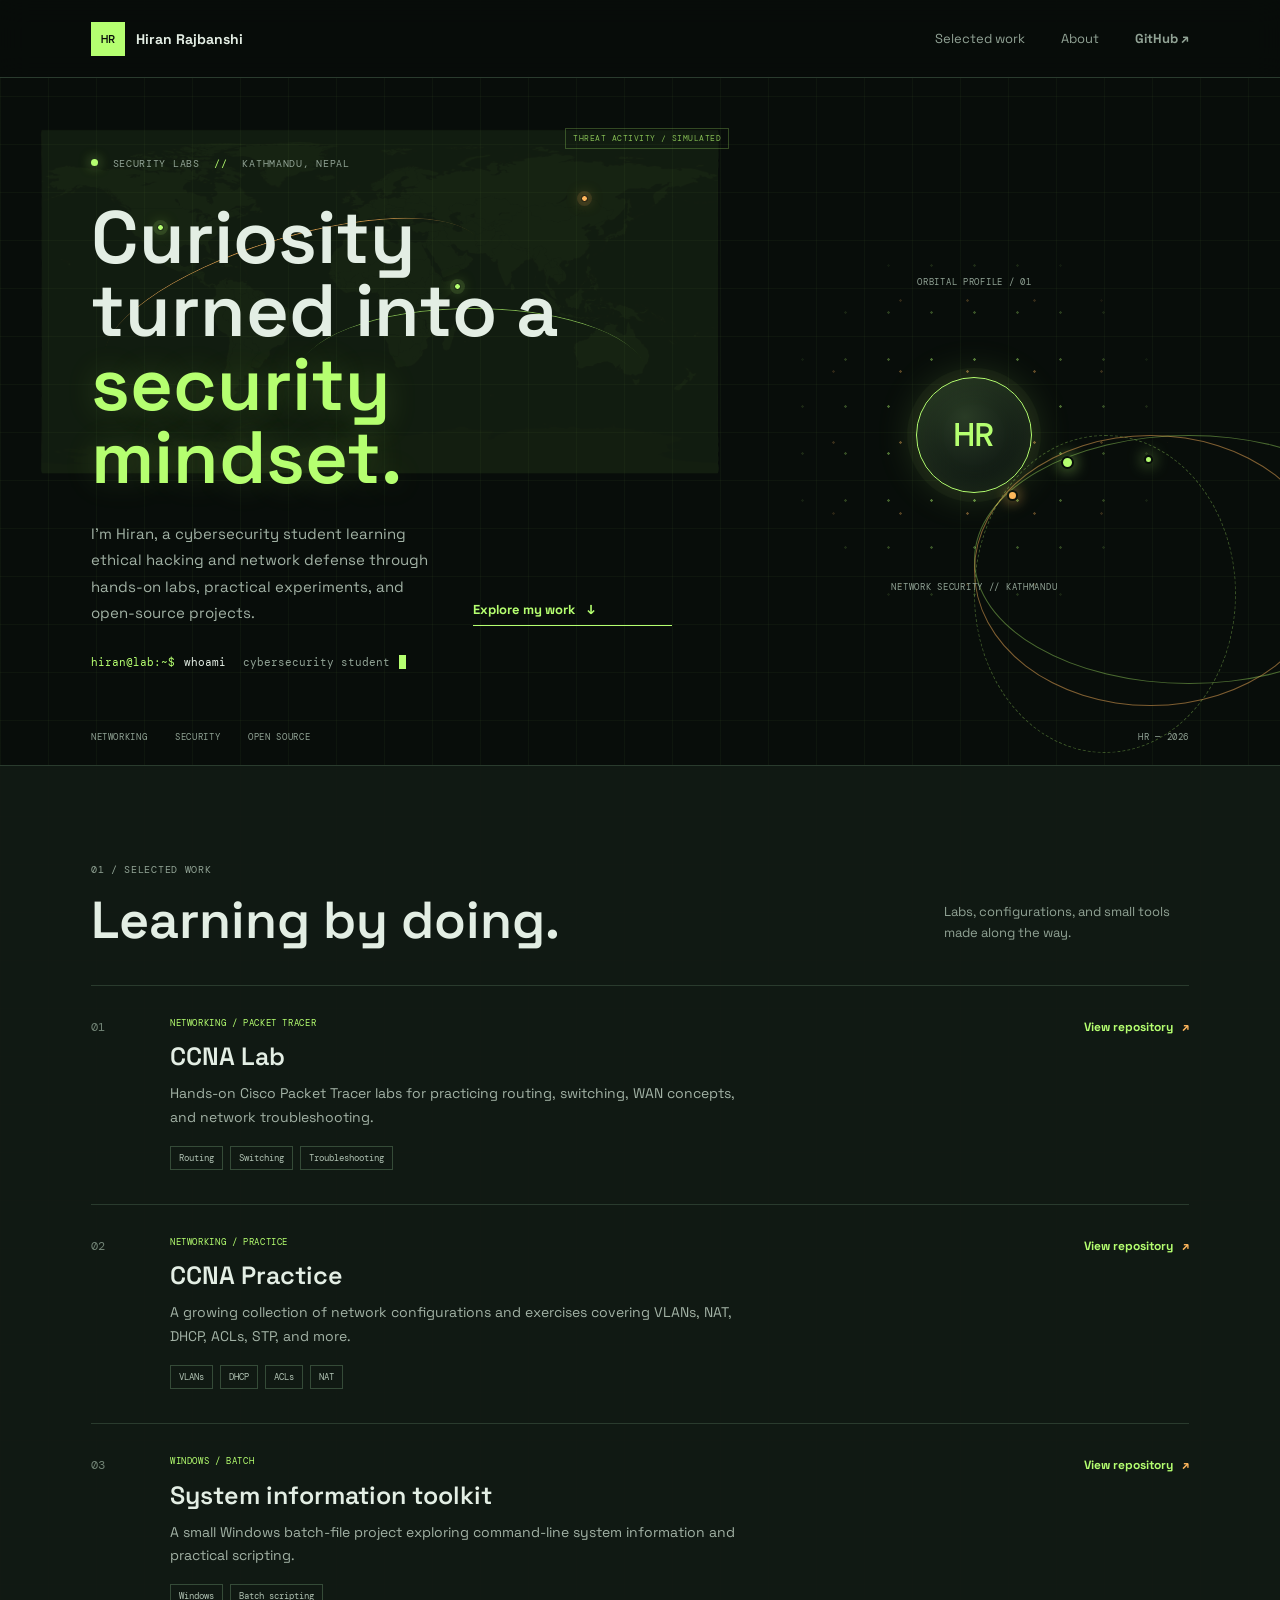
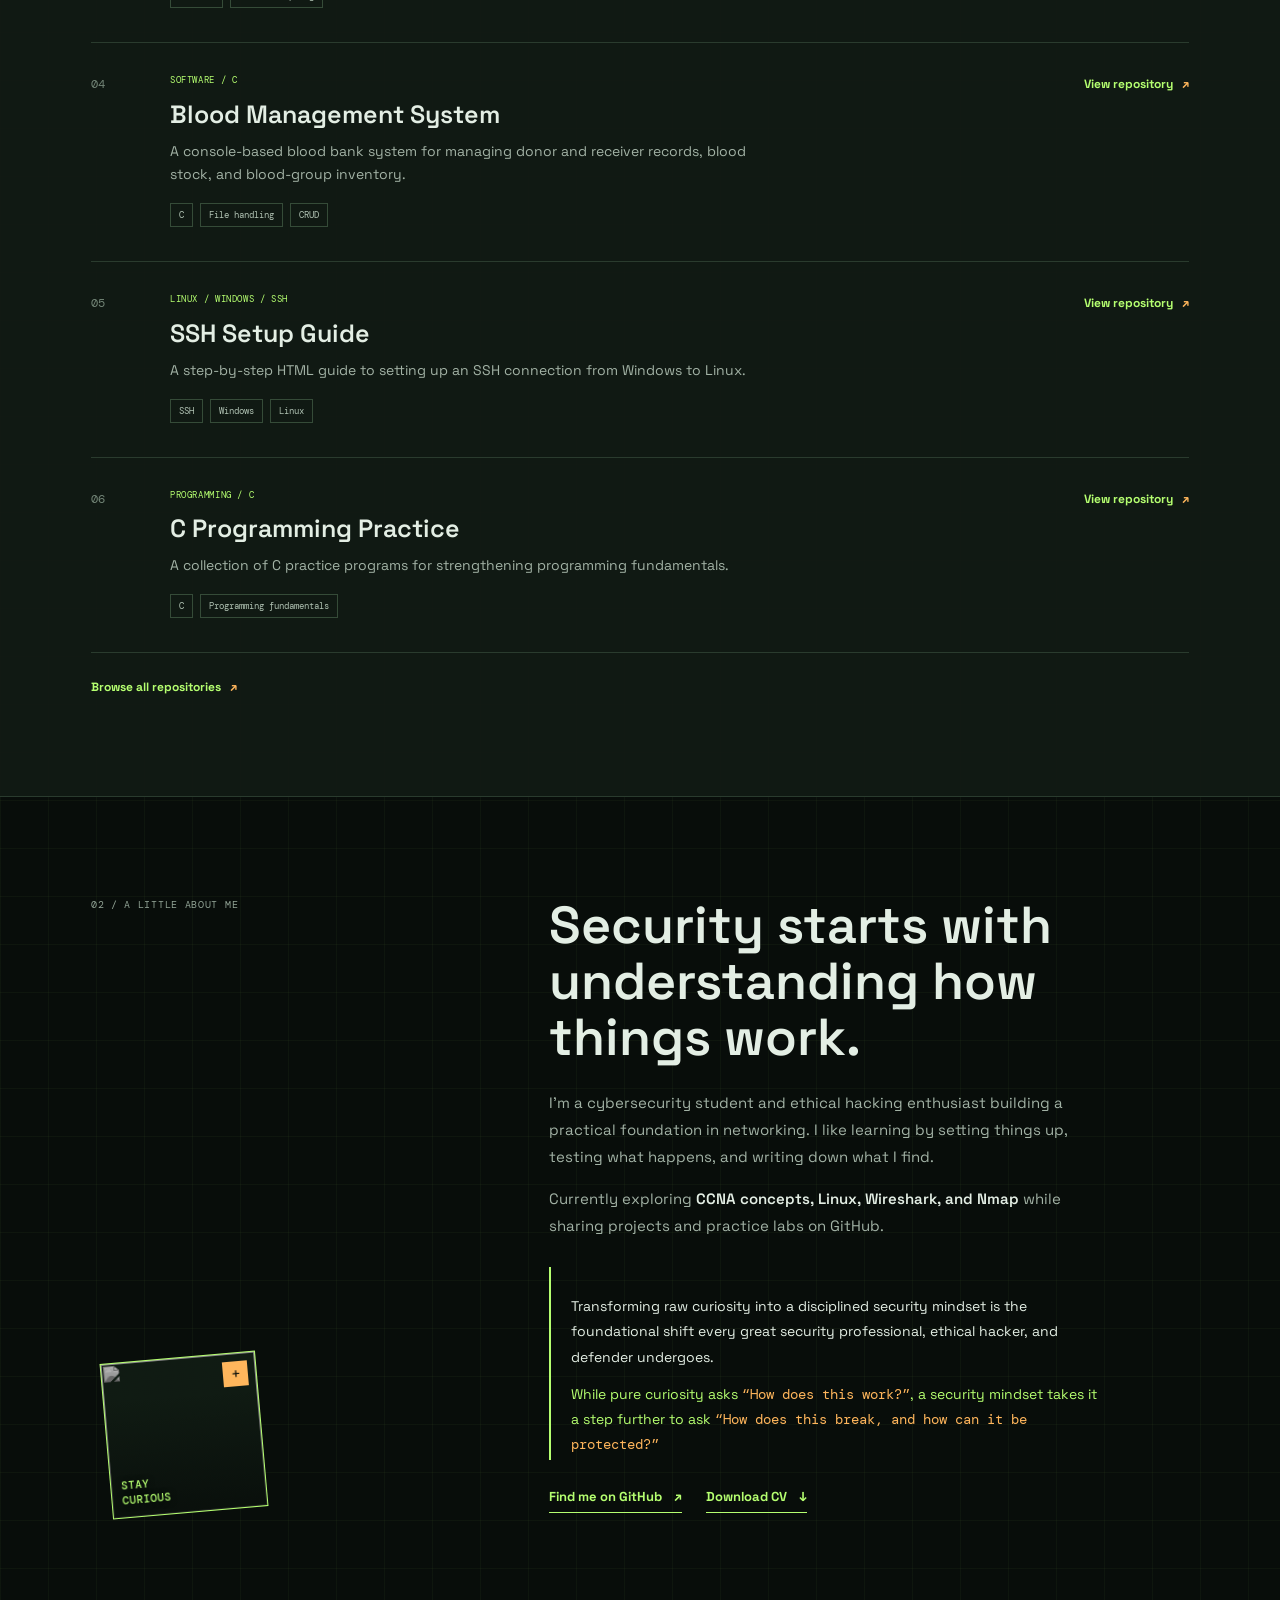
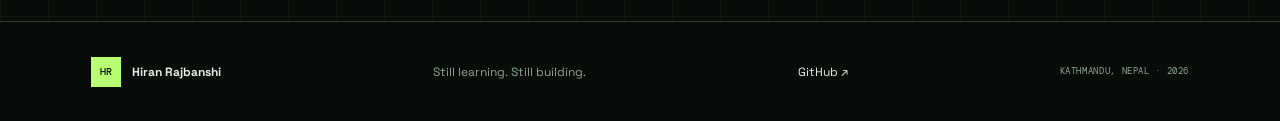
==== commit e18d617d: "Add animated threat map backdrop" ====
--- a/index.html
+++ b/index.html
@@ -25,6 +25,15 @@
     <main id="top">
       <section class="hero" aria-labelledby="hero-title">
         <div class="hero-copy">
+          <div class="hero-threat-map" aria-hidden="true">
+            <img class="threat-map-image" src="assets/world-map.png" alt="" fetchpriority="low">
+            <span class="threat-map-label">THREAT ACTIVITY / SIMULATED</span>
+            <span class="threat-route threat-route-one"></span>
+            <span class="threat-route threat-route-two"></span>
+            <span class="threat-node threat-node-one"></span>
+            <span class="threat-node threat-node-two"></span>
+            <span class="threat-node threat-node-three"></span>
+          </div>
           <p class="eyebrow"><span class="status-dot"></span> SECURITY LABS <span class="eyebrow-divider">//</span> KATHMANDU, NEPAL</p>
           <h1 id="hero-title">Curiosity<br>turned into a<br><span>security mindset.</span></h1>
           <div class="hero-bottom">
--- a/styles.css
+++ b/styles.css
@@ -74,7 +74,19 @@
   align-items: center;
 }
 
-.hero-copy { padding: 0 0 43px; animation: boot-in 760ms cubic-bezier(0.2, 0.7, 0.2, 1) both; }
+.hero-copy { position: relative; z-index: 1; isolation: isolate; padding: 0 0 43px; animation: boot-in 760ms cubic-bezier(0.2, 0.7, 0.2, 1) both; }
+.hero-threat-map { position: absolute; z-index: -1; top: -62px; left: -13%; width: 128%; height: 420px; overflow: hidden; pointer-events: none; }
+.threat-map-image { position: absolute; inset: 0; width: 100%; height: 100%; object-fit: contain; opacity: 0.2; filter: invert(74%) sepia(52%) saturate(490%) hue-rotate(53deg) brightness(95%) contrast(90%); mix-blend-mode: screen; }
+.threat-map-label { position: absolute; top: 8%; right: 4%; padding: 4px 7px; border: 1px solid rgba(181, 255, 112, 0.25); color: rgba(181, 255, 112, 0.7); font: 8px/1.4 var(--mono); letter-spacing: 0.06em; }
+.threat-route { position: absolute; width: 53%; height: 32%; border-top: 1px solid rgba(255, 182, 92, 0.75); border-radius: 50%; mask-image: linear-gradient(90deg, transparent, #000 14%, #000 84%, transparent); animation: route-shimmer 3.4s ease-in-out infinite; }
+.threat-route::after { position: absolute; top: -4px; left: 0; width: 7px; height: 7px; border-radius: 50%; background: var(--coral); box-shadow: 0 0 12px rgba(255, 182, 92, 0.8); content: ""; animation: packet-travel 3.4s ease-in-out infinite; }
+.threat-route-one { top: 34%; left: 11%; transform: rotate(-17deg); }
+.threat-route-two { top: 51%; left: 38%; width: 47%; border-color: rgba(181, 255, 112, 0.65); animation-delay: -1.7s; }
+.threat-route-two::after { background: var(--lime); box-shadow: 0 0 12px rgba(181, 255, 112, 0.8); animation-delay: -1.7s; }
+.threat-node { position: absolute; width: 7px; height: 7px; border: 1px solid var(--paper); border-radius: 50%; background: var(--lime); box-shadow: 0 0 0 4px rgba(181, 255, 112, 0.12), 0 0 14px rgba(181, 255, 112, 0.6); animation: threat-pulse 2s ease-out infinite; }
+.threat-node-one { top: 31%; left: 19%; }
+.threat-node-two { top: 45%; left: 59%; animation-delay: 0.7s; }
+.threat-node-three { top: 24%; left: 76%; background: var(--coral); box-shadow: 0 0 0 4px rgba(255, 182, 92, 0.12), 0 0 14px rgba(255, 182, 92, 0.6); animation-delay: 1.2s; }
 .eyebrow, .project-type, .hero-footnote, .footer-year {
   font: 10px/1.5 var(--mono);
   letter-spacing: 0.07em;
@@ -162,6 +174,9 @@
 @keyframes galaxy-middle { from { transform: translate(-50%, -50%) rotateX(58deg) rotateZ(35deg); } to { transform: translate(-50%, -50%) rotateX(58deg) rotateZ(395deg); } }
 @keyframes galaxy-inner { from { transform: translate(-50%, -50%) rotateX(72deg) rotateZ(115deg); } to { transform: translate(-50%, -50%) rotateX(72deg) rotateZ(475deg); } }
 @keyframes galaxy-core-pulse { 0%, 100% { transform: scale(1); } 50% { transform: scale(1.06); } }
+@keyframes route-shimmer { 0%, 100% { opacity: 0.28; } 50% { opacity: 0.9; } }
+@keyframes packet-travel { 0% { left: 0; opacity: 0; } 12%, 82% { opacity: 1; } 100% { left: 100%; opacity: 0; } }
+@keyframes threat-pulse { 0%, 100% { box-shadow: 0 0 0 2px rgba(181, 255, 112, 0.08), 0 0 8px rgba(181, 255, 112, 0.35); } 50% { box-shadow: 0 0 0 8px rgba(181, 255, 112, 0.02), 0 0 18px rgba(181, 255, 112, 0.8); } }
 
 @keyframes status-pulse {
   0%, 100% { opacity: 1; box-shadow: 0 0 12px rgba(181, 255, 112, 0.65); }
@@ -187,6 +202,8 @@
   nav { gap: 19px; font-size: 12px; }
   .hero { min-height: auto; padding: 65px 6% 72px; grid-template-columns: 1fr; gap: 38px; }
   .hero-copy { padding: 0; }
+  .hero-threat-map { top: -38px; left: -12%; width: 124%; height: 300px; opacity: 0.76; }
+  .threat-map-label { top: 4%; font-size: 7px; }
   .eyebrow { font-size: 9px; }
   h1 { margin: 25px 0 22px; font-size: 34px; }
   .hero-bottom { grid-template-columns: 1fr; gap: 22px; }
